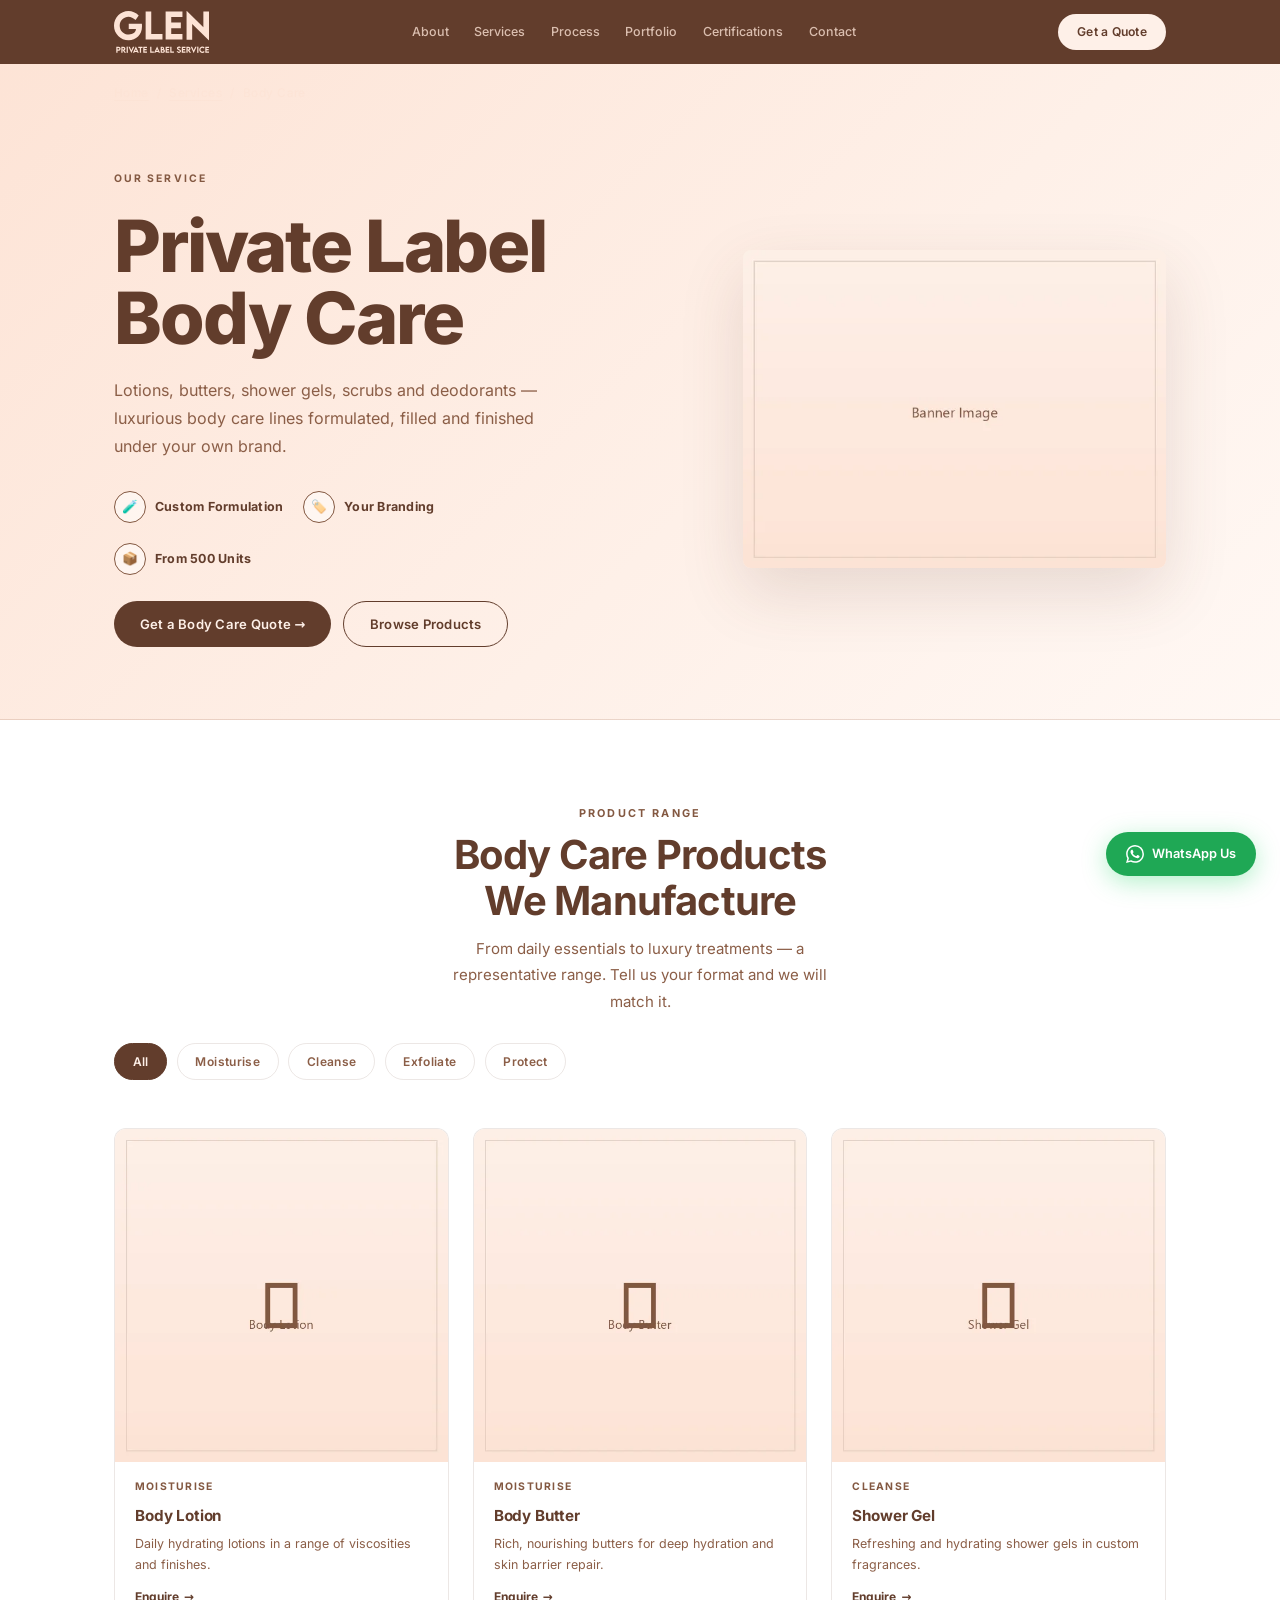
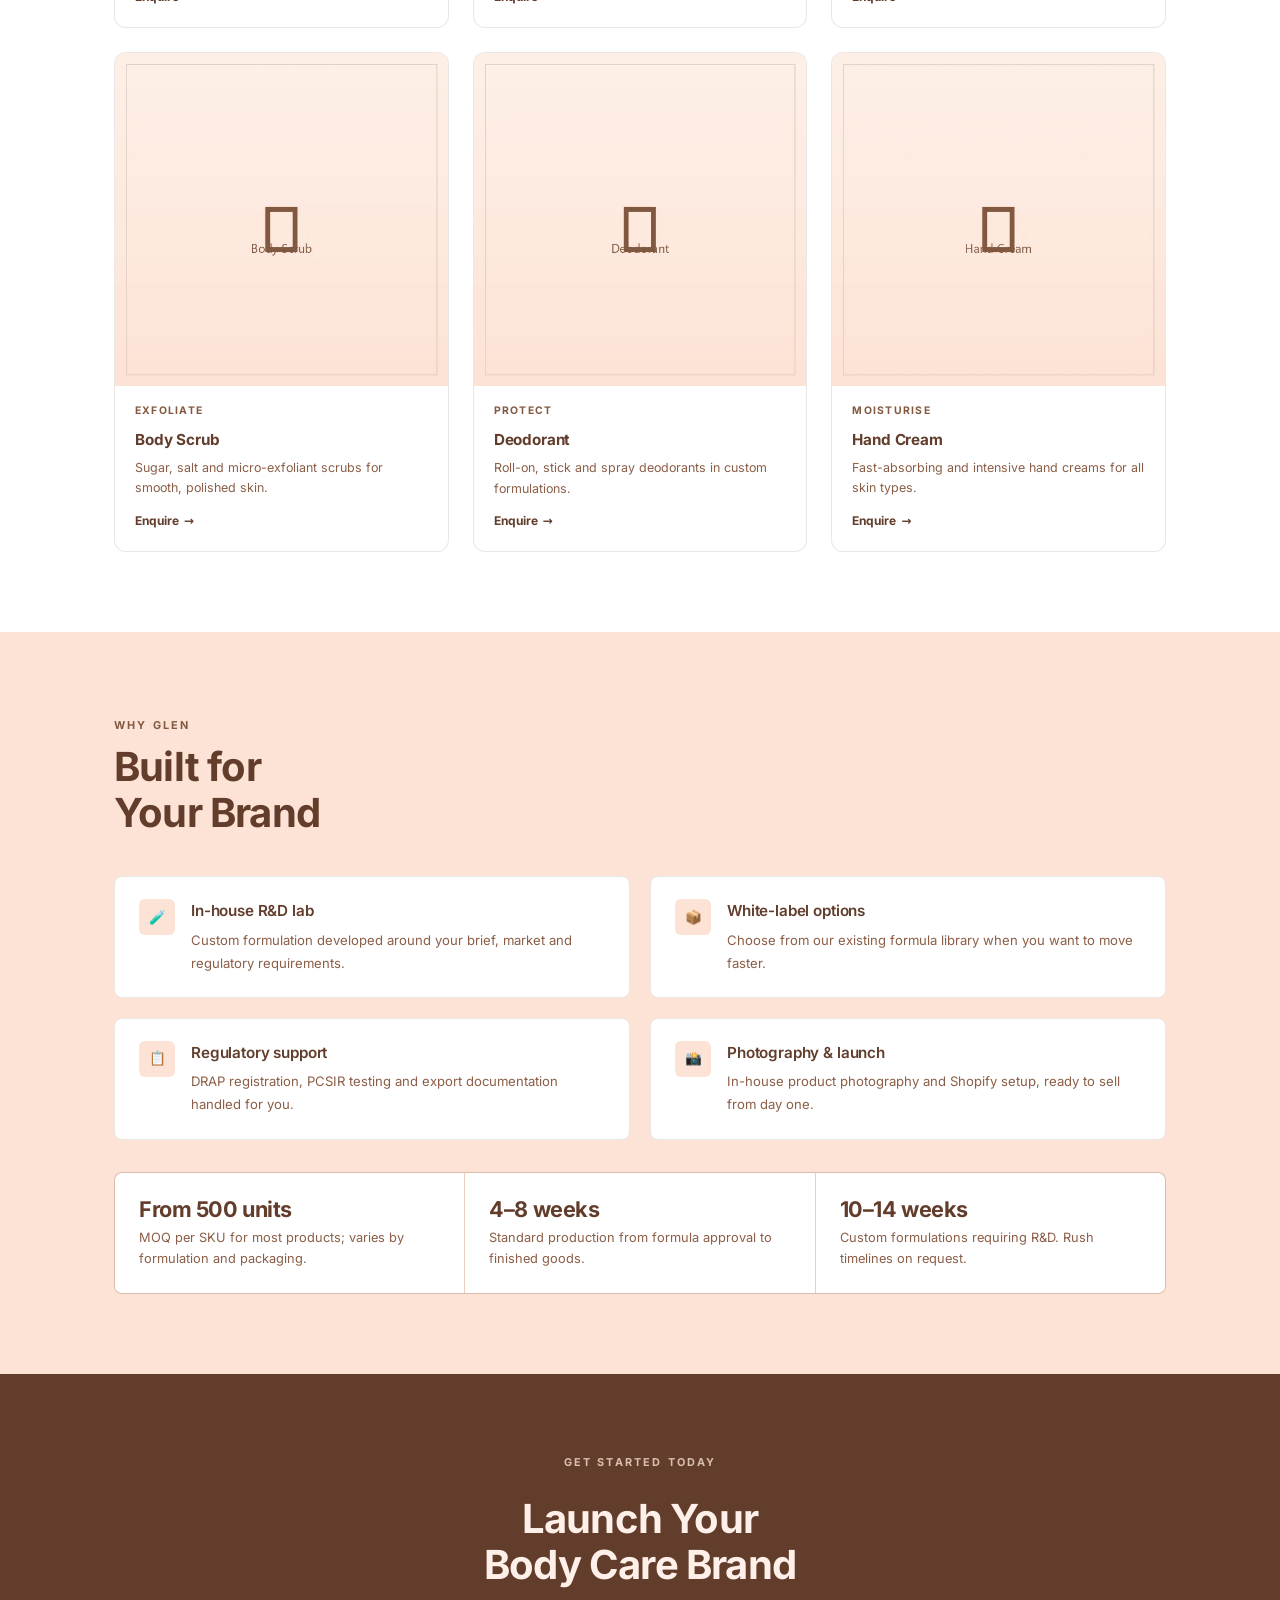
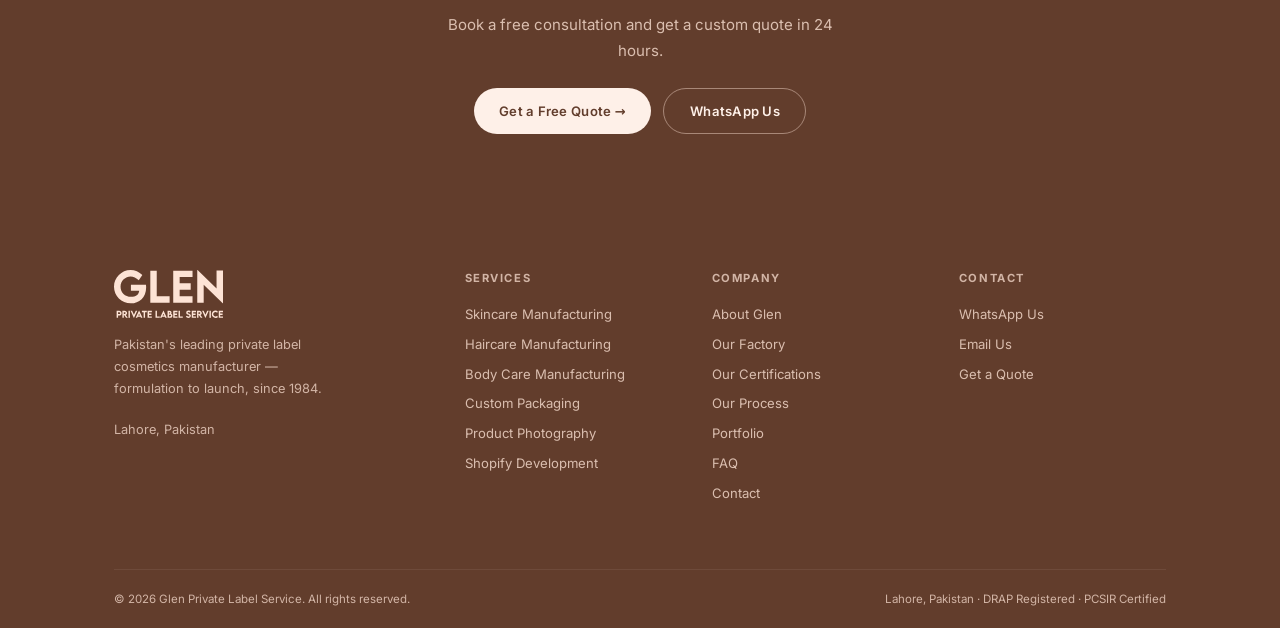
==== body-care/index.html @ 05b9086d "first commit" ====
<!DOCTYPE html>
<html lang="en">
<head>
<meta charset="UTF-8">
<meta name="viewport" content="width=device-width, initial-scale=1.0, viewport-fit=cover">
<title>Private Label Body Care Products | Glen Private Label Service</title>
<meta name="description" content="Private label body care manufacturing in Lahore: lotions, butters, shower gels, scrubs, deodorants and more — custom formulated or white label, from 500 units.">
<meta name="theme-color" content="#623D2C">
<link rel="canonical" href="https://glenprivatelabel.com/body-care/">
<meta property="og:type" content="website">
<meta property="og:site_name" content="Glen Private Label Service">
<meta property="og:title" content="Private Label Body Care Products | Glen Private Label Service">
<meta property="og:description" content="Lotions, butters, shower gels, scrubs and more — private label body care from Glen in Lahore.">
<meta property="og:url" content="https://glenprivatelabel.com/body-care/">
<meta property="og:image" content="https://glenprivatelabel.com/assets/img/og-image.jpg">
<meta property="og:image:width" content="1200">
<meta property="og:image:height" content="630">
<meta name="twitter:card" content="summary_large_image">
<link rel="icon" href="../favicon.ico" sizes="48x48">
<link rel="icon" type="image/png" sizes="32x32" href="../assets/img/favicon-32.png">
<link rel="apple-touch-icon" href="../assets/img/apple-touch-icon.png">
<link rel="preload" href="../assets/fonts/inter-latin-var.woff2" as="font" type="font/woff2" crossorigin>
<link rel="stylesheet" href="../assets/css/style.css">
<script>document.documentElement.classList.add('js')</script>
</head>
<body id="top">
<a class="skip" href="#main">Skip to content</a>

<header>
<nav id="nav" aria-label="Main">
  <div class="nav-in">
    <a href="../" class="logo" aria-label="Glen Private Label Service, home">
      <img src="../assets/img/logo-light.svg" alt="Glen Private Label Service" width="95" height="42">
    </a>
    <div class="nav-links">
      <a href="../#about">About</a>
      <a href="../#services">Services</a>
      <a href="../#process">Process</a>
      <a href="../#portfolio">Portfolio</a>
      <a href="../certifications/">Certifications</a>
      <a href="../#contact">Contact</a>
    </div>
    <a href="../#contact" class="btn btn-light btn-sm nav-cta">Get a Quote</a>
    <button class="ham" id="ham" type="button" aria-label="Open menu" aria-expanded="false" aria-controls="mmenu">
      <span></span><span></span><span></span>
    </button>
  </div>
</nav>
<div id="mmenu">
  <a href="../#about">About</a>
  <a href="../#services">Services</a>
  <a href="../#process">Process</a>
  <a href="../#portfolio">Portfolio</a>
  <a href="../certifications/">Certifications</a>
  <a href="../#faq">FAQ</a>
  <a href="../#contact">Contact</a>
  <a href="../#contact" class="btn btn-light">Get a Quote</a>
</div>
</header>

<main id="main">

<section class="cat-banner" aria-labelledby="page-h">
  <div class="wrap">
    <nav class="crumbs" aria-label="Breadcrumb" style="padding-top:1.25rem"><a href="../">Home</a><span aria-hidden="true"> / </span><a href="../#services">Services</a><span aria-hidden="true"> / </span><span aria-current="page">Body Care</span></nav>
    <div class="cb-in">
      <div class="cb-copy">
        <span class="label">Our Service</span>
        <h1 id="page-h" class="cb-h">Private Label<br>Body Care</h1>
        <p class="cb-p">Lotions, butters, shower gels, scrubs and deodorants — luxurious body care lines formulated, filled and finished under your own brand.</p>
        <div class="cb-points">
          <div class="cb-point"><span class="cb-ico" aria-hidden="true">🧪</span>Custom Formulation</div>
          <div class="cb-point"><span class="cb-ico" aria-hidden="true">🏷️</span>Your Branding</div>
          <div class="cb-point"><span class="cb-ico" aria-hidden="true">📦</span>From 500 Units</div>
        </div>
        <div class="hero-btns" style="margin-top:.25rem">
          <a href="../?category=Body+Care#contact" class="btn btn-dark">Get a Body Care Quote →</a>
          <a href="#products" class="btn btn-ghost">Browse Products</a>
        </div>
      </div>
      <div class="cb-img"><img src="../assets/img/prod-banner-bodycare.webp" alt="Body care products banner placeholder" width="600" height="450" fetchpriority="high"></div>
    </div>
  </div>
</section>

<section class="section s-white" id="products" aria-labelledby="prod-h">
  <div class="wrap">
    <div class="sec-head center rev">
      <span class="label">Product Range</span>
      <h2 id="prod-h" class="mt-s">Body Care Products<br>We Manufacture</h2>
      <p class="mt-m" style="max-width:46ch;margin-inline:auto">From daily essentials to luxury treatments — a representative range. Tell us your format and we will match it.</p>
    </div>

    <div class="chip-bar rev" role="group" aria-label="Filter body care products">
      <button type="button" class="chip on" data-f="all" aria-pressed="true">All</button>
      <button type="button" class="chip" data-f="moisturise" aria-pressed="false">Moisturise</button>
      <button type="button" class="chip" data-f="cleanse" aria-pressed="false">Cleanse</button>
      <button type="button" class="chip" data-f="exfoliate" aria-pressed="false">Exfoliate</button>
      <button type="button" class="chip" data-f="protect" aria-pressed="false">Protect</button>
    </div>

    <div class="prod-grid">
      <article class="prod rev" data-cat="moisturise">
        <div class="prod-img"><img src="../assets/img/prod-body-lotion.webp" alt="Body lotion product placeholder" width="600" height="600" loading="lazy" decoding="async"></div>
        <div class="prod-body">
          <div class="prod-spec">Moisturise</div>
          <h3>Body Lotion</h3>
          <p>Daily hydrating lotions in a range of viscosities and finishes.</p>
          <a class="prod-link" href="../?category=Body+Care#contact">Enquire</a>
        </div>
      </article>
      <article class="prod rev" data-cat="moisturise">
        <div class="prod-img"><img src="../assets/img/prod-body-butter.webp" alt="Body butter product placeholder" width="600" height="600" loading="lazy" decoding="async"></div>
        <div class="prod-body">
          <div class="prod-spec">Moisturise</div>
          <h3>Body Butter</h3>
          <p>Rich, nourishing butters for deep hydration and skin barrier repair.</p>
          <a class="prod-link" href="../?category=Body+Care#contact">Enquire</a>
        </div>
      </article>
      <article class="prod rev" data-cat="cleanse">
        <div class="prod-img"><img src="../assets/img/prod-shower-gel.webp" alt="Shower gel product placeholder" width="600" height="600" loading="lazy" decoding="async"></div>
        <div class="prod-body">
          <div class="prod-spec">Cleanse</div>
          <h3>Shower Gel</h3>
          <p>Refreshing and hydrating shower gels in custom fragrances.</p>
          <a class="prod-link" href="../?category=Body+Care#contact">Enquire</a>
        </div>
      </article>
      <article class="prod rev" data-cat="exfoliate">
        <div class="prod-img"><img src="../assets/img/prod-body-scrub.webp" alt="Body scrub product placeholder" width="600" height="600" loading="lazy" decoding="async"></div>
        <div class="prod-body">
          <div class="prod-spec">Exfoliate</div>
          <h3>Body Scrub</h3>
          <p>Sugar, salt and micro-exfoliant scrubs for smooth, polished skin.</p>
          <a class="prod-link" href="../?category=Body+Care#contact">Enquire</a>
        </div>
      </article>
      <article class="prod rev" data-cat="protect">
        <div class="prod-img"><img src="../assets/img/prod-deodorant.webp" alt="Deodorant product placeholder" width="600" height="600" loading="lazy" decoding="async"></div>
        <div class="prod-body">
          <div class="prod-spec">Protect</div>
          <h3>Deodorant</h3>
          <p>Roll-on, stick and spray deodorants in custom formulations.</p>
          <a class="prod-link" href="../?category=Body+Care#contact">Enquire</a>
        </div>
      </article>
      <article class="prod rev" data-cat="moisturise">
        <div class="prod-img"><img src="../assets/img/prod-hand-cream.webp" alt="Hand cream product placeholder" width="600" height="600" loading="lazy" decoding="async"></div>
        <div class="prod-body">
          <div class="prod-spec">Moisturise</div>
          <h3>Hand Cream</h3>
          <p>Fast-absorbing and intensive hand creams for all skin types.</p>
          <a class="prod-link" href="../?category=Body+Care#contact">Enquire</a>
        </div>
      </article>
    </div>
  </div>
</section>

<section class="section s-peach" aria-labelledby="bc-why-h">
  <div class="wrap">
    <div class="sec-head rev">
      <span class="label">Why Glen</span>
      <h2 id="bc-why-h" style="margin-top:.5rem">Built for<br>Your Brand</h2>
    </div>
    <div class="feat-grid">
      <div class="feat rev"><div class="exp-icon" aria-hidden="true">🧪</div><div><h3>In-house R&amp;D lab</h3><p>Custom formulation developed around your brief, market and regulatory requirements.</p></div></div>
      <div class="feat rev"><div class="exp-icon" aria-hidden="true">📦</div><div><h3>White-label options</h3><p>Choose from our existing formula library when you want to move faster.</p></div></div>
      <div class="feat rev"><div class="exp-icon" aria-hidden="true">📋</div><div><h3>Regulatory support</h3><p>DRAP registration, PCSIR testing and export documentation handled for you.</p></div></div>
      <div class="feat rev"><div class="exp-icon" aria-hidden="true">📸</div><div><h3>Photography &amp; launch</h3><p>In-house product photography and Shopify setup, ready to sell from day one.</p></div></div>
    </div>
    <div class="facts rev">
      <div class="fact"><b>From 500 units</b><span>MOQ per SKU for most products; varies by formulation and packaging.</span></div>
      <div class="fact"><b>4–8 weeks</b><span>Standard production from formula approval to finished goods.</span></div>
      <div class="fact"><b>10–14 weeks</b><span>Custom formulations requiring R&amp;D. Rush timelines on request.</span></div>
    </div>
  </div>
</section>

<section class="section s-brown" aria-labelledby="cta-h">
  <div class="wrap">
    <div class="cta-in rev">
      <span class="label">Get Started Today</span>
      <h2 id="cta-h">Launch Your<br>Body Care Brand</h2>
      <p>Book a free consultation and get a custom quote in 24 hours.</p>
      <div class="cta-btns">
        <a href="../?category=Body+Care#contact" class="btn btn-light">Get a Free Quote →</a>
        <a href="https://wa.me/923001234567" class="btn btn-light-ghost" target="_blank" rel="noopener">WhatsApp Us</a>
      </div>
    </div>
  </div>
</section>

</main>

<footer>
  <div class="wrap">
    <div class="foot-top">
      <div class="foot-brand">
        <a href="../" class="foot-logo" aria-label="Glen Private Label Service, home"><img src="../assets/img/logo-light.svg" alt="Glen Private Label Service" width="109" height="48" loading="lazy"></a>
        <p class="foot-desc">Pakistan's leading private label cosmetics manufacturer — formulation to launch, since 1984.</p>
        <p class="foot-desc" style="margin-top:.25rem">Lahore, Pakistan</p>
      </div>
      <nav class="foot-col" aria-label="Services">
        <h2>Services</h2>
        <a href="../skincare/">Skincare Manufacturing</a>
        <a href="../haircare/">Haircare Manufacturing</a>
        <a href="body-care/">Body Care Manufacturing</a>
        <a href="../packaging/">Custom Packaging</a>
        <a href="../#svc-photography">Product Photography</a>
        <a href="../#svc-shopify">Shopify Development</a>
      </nav>
      <nav class="foot-col" aria-label="Company">
        <h2>Company</h2>
        <a href="../#about">About Glen</a>
        <a href="../factory/">Our Factory</a>
        <a href="../certifications/">Our Certifications</a>
        <a href="../#process">Our Process</a>
        <a href="../#portfolio">Portfolio</a>
        <a href="../#faq">FAQ</a>
        <a href="../#contact">Contact</a>
      </nav>
      <div class="foot-col">
        <h2>Contact</h2>
        <a href="https://wa.me/923001234567" target="_blank" rel="noopener">WhatsApp Us</a>
        <a href="mailto:info@glenprivatelabel.com">Email Us</a>
        <a href="../#contact">Get a Quote</a>
      </div>
    </div>
    <div class="foot-bottom">
      <span>© <span id="yr">2026</span> Glen Private Label Service. All rights reserved.</span>
      <span>Lahore, Pakistan · DRAP Registered · PCSIR Certified</span>
    </div>
  </div>
</footer>

<a id="wa" href="https://wa.me/923001234567" target="_blank" rel="noopener" aria-label="Chat with us on WhatsApp">
  <svg viewBox="0 0 24 24" aria-hidden="true"><path d="M17.472 14.382c-.297-.149-1.758-.867-2.03-.967-.273-.099-.471-.148-.67.15-.197.297-.767.966-.94 1.164-.173.199-.347.223-.644.075-.297-.15-1.255-.463-2.39-1.475-.883-.788-1.48-1.761-1.653-2.059-.173-.297-.018-.458.13-.606.134-.133.298-.347.446-.52.149-.174.198-.298.298-.497.099-.198.05-.371-.025-.52-.075-.149-.669-1.612-.916-2.207-.242-.579-.487-.5-.669-.51-.173-.008-.371-.01-.57-.01-.198 0-.52.074-.792.372-.272.297-1.04 1.016-1.04 2.479 0 1.462 1.065 2.875 1.213 3.074.149.198 2.096 3.2 5.077 4.487.709.306 1.262.489 1.694.625.712.227 1.36.195 1.871.118.571-.085 1.758-.719 2.006-1.413.248-.694.248-1.289.173-1.413-.074-.124-.272-.198-.57-.347m-5.421 7.403h-.004a9.87 9.87 0 01-5.031-1.378l-.361-.214-3.741.982.998-3.648-.235-.374a9.86 9.86 0 01-1.51-5.26c.001-5.45 4.436-9.884 9.888-9.884 2.64 0 5.122 1.03 6.988 2.898a9.825 9.825 0 012.893 6.994c-.003 5.45-4.437 9.884-9.885 9.884m8.413-18.297A11.815 11.815 0 0012.05 0C5.495 0 .16 5.335.157 11.892c0 2.096.547 4.142 1.588 5.945L.057 24l6.305-1.654a11.882 11.882 0 005.683 1.448h.005c6.554 0 11.89-5.335 11.893-11.893a11.821 11.821 0 00-3.48-8.413z"/></svg>
  <span>WhatsApp Us</span>
</a>
<div id="mob-bar">
  <a href="../?category=Body+Care#contact">Get Your Free Quote →</a>
</div>

<script src="../assets/js/main.js" defer></script>
</body>
</html>
---- assets/css/style.css ----
/* ═══════════════════════════════════════════════════════════
   Glen Private Label Service — production stylesheet
   Ported from glen-final.html. Changes from the mockup are marked [FIX].
   ═══════════════════════════════════════════════════════════ */

/* ─── FONT (self-hosted Inter variable, latin subset, SIL OFL) ─ */
@font-face{
  font-family:'Inter';
  font-style:normal;
  font-weight:100 900;
  font-display:swap;
  src:url('../fonts/inter-latin-var.woff2') format('woff2');
}

/* ─── TOKENS ─────────────────────────────── */
:root {
  --bg:    #FDE3D5;
  --bg2:   #FEF0E8;
  --brown: #623D2C;
  --brown2:#8B5E47;
  /* [FIX] was #A67E6B — only 2.9:1 on peach. Darkened to pass WCAG AA (4.5:1) for small text. */
  --brown3:#835841;
  --accent:#EBB99A;
  --line:  rgba(98,61,44,.12);
  --white: #FFFFFF;
  /* [FIX] muted text on brown backgrounds, raised from .35–.65 alpha to pass AA */
  --on-brown:       rgba(253,227,213,.78);
  --on-brown-dim:   rgba(253,227,213,.72);
  --font:  'Inter', system-ui, -apple-system, 'Segoe UI', Roboto, sans-serif;
  --nav:   64px;
  --r:     8px;
  color-scheme: light;
}

/* ─── RESET ───────────────────────────────── */
*,*::before,*::after{box-sizing:border-box;margin:0;padding:0}
/* [FIX] anchor links no longer hide headings under the fixed nav */
html{scroll-behavior:smooth;scroll-padding-top:calc(var(--nav) + 8px);-webkit-text-size-adjust:100%}
body{font-family:var(--font);background:var(--bg2);color:var(--brown);font-size:15px;line-height:1.6;-webkit-font-smoothing:antialiased}
body.menu-open{overflow:hidden}
a{color:inherit;text-decoration:none}
ul,ol{list-style:none}
button{cursor:pointer;border:none;background:none;font:inherit;color:inherit}
img{max-width:100%;display:block}
[hidden]{display:none !important}

/* [FIX] visible keyboard focus (mockup had none) */
:focus-visible{outline:2px solid var(--brown2);outline-offset:3px;border-radius:4px}
#nav :focus-visible,#mmenu :focus-visible,.s-brown :focus-visible,footer :focus-visible,#hero :focus-visible,#mob-bar :focus-visible{outline-color:var(--accent)}
.skip{position:absolute;left:-9999px;top:8px;z-index:1000;background:var(--white);color:var(--brown);padding:.6rem 1rem;border-radius:var(--r);font-weight:600;font-size:.85rem}
.skip:focus{left:8px}

/* ─── LAYOUT ──────────────────────────────── */
.wrap{max-width:1100px;margin:0 auto;padding-inline:24px}
.section{padding-block:80px}
.s-white{background:var(--white)}
.s-peach{background:var(--bg)}
.s-brown{background:var(--brown);color:var(--bg2)}

/* ─── TYPE ────────────────────────────────── */
.label{font-size:.68rem;font-weight:700;letter-spacing:.2em;text-transform:uppercase;color:var(--brown3)}
.s-brown .label{color:var(--on-brown)}
h1{font-size:clamp(2.2rem,5vw,3.6rem);font-weight:700;line-height:1.1;letter-spacing:-.02em;text-wrap:balance}
h2{font-size:clamp(1.7rem,3.5vw,2.5rem);font-weight:700;line-height:1.15;letter-spacing:-.02em;text-wrap:balance}
h3{font-size:1.05rem;font-weight:600;letter-spacing:-.01em}
p{color:var(--brown2);line-height:1.75}
.s-brown p{color:var(--on-brown)}
.s-brown h2{color:var(--bg2)}
.mt-s{margin-top:.5rem}.mt-m{margin-top:.75rem}

/* ─── BUTTONS ─────────────────────────────── */
.btn{display:inline-flex;align-items:center;gap:.4rem;padding:.72rem 1.6rem;border-radius:50px;font-size:.82rem;font-weight:600;letter-spacing:.02em;transition:.2s}
.btn-dark{background:var(--brown);color:var(--bg2)}
.btn-dark:hover{background:#3D2519}
.btn-ghost{background:transparent;border:1.5px solid var(--brown);color:var(--brown)}
.btn-ghost:hover{background:var(--brown);color:var(--bg2)}
.btn-light{background:var(--bg2);color:var(--brown)}
.btn-light:hover{background:var(--white)}
.btn-light-ghost{background:transparent;border:1.5px solid rgba(253,227,213,.45);color:var(--bg2)}
.btn-light-ghost:hover{background:rgba(253,227,213,.1)}
.btn-sm{padding:.52rem 1.2rem;font-size:.76rem}
.btn[disabled]{opacity:.6;cursor:progress}
.self-start{align-self:flex-start}

/* ─── NAV ─────────────────────────────────── */
#nav{position:fixed;top:0;inset-inline:0;height:var(--nav);z-index:900;display:flex;align-items:center;background:var(--brown);transition:box-shadow .3s}
#nav.shadow{box-shadow:0 4px 32px rgba(62,37,25,.3)}
.nav-in{display:flex;align-items:center;justify-content:space-between;width:100%;max-width:1100px;margin:0 auto;padding-inline:24px}
.logo{display:flex;align-items:center}
.logo img{height:42px;width:auto}
.nav-links{display:flex;align-items:center;gap:1.6rem}
.nav-links a{font-size:.78rem;font-weight:500;color:var(--on-brown);transition:color .2s}
.nav-links a:hover{color:var(--bg2)}
.ham{display:none;flex-direction:column;gap:5px;padding:8px;margin-right:-8px}
.ham span{display:block;width:22px;height:2px;background:var(--bg2);border-radius:2px;transition:transform .25s,opacity .2s}
/* [FIX] hamburger → X is now pure CSS; the mockup wrote an invalid value into `transform`, so the middle bar never hid */
.ham.open span:nth-child(1){transform:translateY(7px) rotate(45deg)}
.ham.open span:nth-child(2){opacity:0}
.ham.open span:nth-child(3){transform:translateY(-7px) rotate(-45deg)}
#mmenu{display:none;position:fixed;inset:0;top:var(--nav);background:var(--brown);z-index:899;flex-direction:column;padding:2rem 24px;gap:1.5rem;overflow-y:auto}
#mmenu.open{display:flex}
#mmenu a{font-size:1.05rem;font-weight:500;color:var(--bg2);padding-bottom:1rem;border-bottom:1px solid rgba(253,227,213,.1)}
/* [FIX] the "Get a Quote" button in the phone menu had peach text on a peach pill (the generic `#mmenu a` colour won on specificity) */
#mmenu a.btn{border-bottom:none;padding-bottom:.72rem;text-align:center;justify-content:center}
#mmenu a.btn-light{color:var(--brown)}
@media(max-width:800px){.nav-links,.nav-cta{display:none}.ham{display:flex}}

/* ─── TICKER ──────────────────────────────── */
/* [FIX] seamless loop: two identical tracks, each padded by one gap, both translate by -100% with no delay.
   The mockup offset the 2nd track by -14s and had no end gap, so it jumped. */
.ticker{margin-top:var(--nav);background:var(--bg);border-bottom:1px solid var(--line);overflow:hidden;height:38px;display:flex;align-items:center}
.tick-wrap{display:flex;width:max-content}
.tick-track{display:flex;flex-shrink:0;gap:2.5rem;padding-right:2.5rem;animation:tick 40s linear infinite;white-space:nowrap}
.tick-item{font-size:.7rem;font-weight:600;letter-spacing:.14em;text-transform:uppercase;color:var(--brown2)}
.tick-item::before{content:'·';margin-right:2.5rem;color:var(--brown3)}
@keyframes tick{from{transform:translateX(0)}to{transform:translateX(-100%)}}

/* ─── HERO ────────────────────────────────── */
/* [FIX] the mockup added nav+38px of top padding on top of the ticker's own offset, leaving a ~100px gap */
#hero{padding-top:0;background:var(--brown);padding-bottom:0}
.hero-in{display:grid;grid-template-columns:1fr 1fr;min-height:540px}
.hero-copy{padding:72px 0 64px;display:flex;flex-direction:column;justify-content:center;gap:1.5rem}
.hero-copy .label{color:var(--accent)}
.hero-copy h1{color:var(--bg2)}
.hero-copy h1 em{font-style:normal;color:var(--accent)}
.hero-copy p{color:var(--on-brown);max-width:40ch;font-size:.95rem}
.hero-btns{display:flex;gap:.75rem;flex-wrap:wrap}
.hero-vis{display:grid;grid-template-columns:1fr 1fr;grid-template-rows:1fr 1fr;gap:3px;align-self:stretch}
.hv{display:block;overflow:hidden;position:relative;color:inherit}
/* photo tiles: cover-fit crops the photo to the fixed tile shape — never stretches it */
.hv img{width:100%;height:100%;object-fit:cover;display:block}
.hv::after{content:'';position:absolute;inset:0;background:rgba(255,255,255,0);transition:background .25s}
.hv:hover::after{background:rgba(255,255,255,.14)}
.hv:focus-visible{outline:3px solid var(--accent);outline-offset:-3px}
.hv-fill{position:absolute;inset:0;z-index:1;display:flex;align-items:center;justify-content:center;padding:12px}
/* Photo tiles (6 Nov): the chip is always visible at rest so labels stay readable on photos;
   hover/focus lifts it and reveals the arrow. The whole tile remains the link. */
.hv-chip{display:inline-flex;align-items:center;padding:.5rem 1rem;border:1px solid rgba(253,227,213,.3);border-radius:50px;background:var(--brown);color:var(--bg2);font-size:.62rem;font-weight:700;letter-spacing:.14em;text-transform:uppercase;white-space:nowrap;box-shadow:0 4px 16px rgba(62,37,25,.25);transition:transform .25s,background .25s,border-color .25s,box-shadow .25s}
.hv-chip>span{display:inline-block;max-width:0;opacity:0;overflow:hidden;margin-left:0;transition:max-width .25s,opacity .25s,margin .25s}
.hv:hover .hv-chip,.hv:focus-visible .hv-chip{background:#3D2519;transform:translateY(-2px)}
.hv:hover .hv-chip>span,.hv:focus-visible .hv-chip>span{max-width:1.4em;opacity:1;margin-left:.4rem}
.hv-main{grid-column:1;grid-row:1/3}
.hv-a{grid-column:2;grid-row:1}
.hv-b{grid-column:2;grid-row:2}
.hero-bar{display:grid;grid-template-columns:repeat(4,1fr);border-top:1px solid rgba(253,227,213,.1)}
.hbar-cell{padding:18px 20px;text-align:center;border-right:1px solid rgba(253,227,213,.1)}
.hbar-cell:last-child{border-right:none}
.hbar-n{font-size:1.6rem;font-weight:700;color:var(--bg2);letter-spacing:-.02em;line-height:1}
.hbar-l{font-size:.65rem;letter-spacing:.12em;text-transform:uppercase;color:var(--on-brown-dim);margin-top:.2rem}
@media(max-width:800px){
  .hero-in{grid-template-columns:1fr;min-height:0}
  .hero-copy{padding:48px 0 32px}
  .hero-vis{height:260px}
  .hero-bar{grid-template-columns:repeat(2,1fr)}
  .hbar-cell:nth-child(2){border-right:none}
  .hbar-cell:nth-child(3){border-right:1px solid rgba(253,227,213,.1)}
  .hbar-cell:nth-child(n+3){border-top:1px solid rgba(253,227,213,.1)}
}

/* ─── ABOUT ───────────────────────────────── */
.about-in{display:grid;grid-template-columns:1fr 1fr;gap:80px;align-items:center}
.about-vis{display:grid;grid-template-columns:1fr 1fr;grid-template-rows:240px 160px;gap:6px}
.av-wide{grid-column:1/3}
.av{overflow:hidden;border-radius:var(--r)}
.av img{width:100%;height:100%;object-fit:cover}
.about-copy{display:flex;flex-direction:column;gap:1.25rem}
.tag-row{display:flex;flex-wrap:wrap;gap:.5rem;margin-top:.5rem}
.tag{padding:.3rem .9rem;background:var(--bg);border-radius:50px;font-size:.72rem;font-weight:600;color:var(--brown);letter-spacing:.02em}
/* Certification badges (client-supplied, 31 Oct). White chips so the badge artwork reads on the peach section. */
.cert-row{display:flex;flex-wrap:wrap;gap:.6rem;align-items:stretch}
.cert-badge{display:flex;align-items:center;justify-content:center;background:var(--white);border:1px solid var(--line);border-radius:var(--r);padding:.45rem .65rem}
.cert-badge img{max-height:44px;width:auto;max-width:110px;object-fit:contain}
/* About collage shows the badges themselves (client request, 31 Oct): the mockup's placeholder
   boxes become white tiles with the badges centred. DRAP in the wide box, two per lower box. */
.about-vis .av{background:var(--white);border:1px solid var(--line);display:flex;align-items:center;justify-content:center}
.about-vis .av img{width:auto;height:auto;max-width:100%;max-height:100%;object-fit:contain}
.av-wide{padding:16px 24px}
/* DRAP emblem fills the wide box (client request, 1 Nov): scale up to the box height */
.about-vis .av-wide img{height:100%;width:auto;max-width:100%}
.av-pair{gap:10px;padding:12px}
/* badges must shrink to fit inside their tile instead of overflowing it (fixed 2 Nov) */
.about-vis .av-pair img{flex:1 1 0;min-width:0;max-height:100%;object-fit:contain}
@media(max-width:800px){.about-in{grid-template-columns:1fr;gap:2rem}.about-vis{grid-template-rows:180px 130px}}

/* ─── SERVICES ────────────────────────────── */
.sec-head{max-width:52ch}
.sec-head.center{text-align:center;margin-inline:auto}
.grid-3{display:grid;grid-template-columns:repeat(3,1fr);gap:20px;margin-top:2.5rem}
.card{background:var(--white);border-radius:var(--r);overflow:hidden;border:1px solid var(--line);transition:.25s;display:flex;flex-direction:column}
.card:hover{transform:translateY(-4px);box-shadow:0 16px 40px rgba(98,61,44,.1)}
.card-img{aspect-ratio:3/2;overflow:hidden;position:relative;background:var(--bg)}
.card-img img{width:100%;height:100%;object-fit:cover;transition:transform .5s ease}
.card:hover .card-img img{transform:scale(1.04)}
.card-body{padding:1.2rem 1.4rem 1.5rem;display:flex;flex-direction:column;flex:1}
.card-body h3{margin-bottom:.35rem}
.card-body p{font-size:.82rem}
/* [FIX] card links are real links now (they were plain <span>s). They jump to the contact form with the category pre-selected. */
.card-link{display:inline-flex;align-items:center;gap:.25rem;font-size:.75rem;font-weight:600;color:var(--brown);margin-top:auto;padding-top:.75rem;letter-spacing:.02em}
.card-link::after{content:'→';transition:.2s}
.card:hover .card-link::after,.card-link:hover::after{transform:translateX(3px)}
@media(max-width:800px){.grid-3{grid-template-columns:1fr}}
@media(min-width:561px) and (max-width:800px){.grid-3{grid-template-columns:1fr 1fr}}

/* ─── HOW IT WORKS ────────────────────────── */
.steps{display:grid;grid-template-columns:repeat(4,1fr);gap:1px;background:var(--line);border:1px solid var(--line);border-radius:var(--r);overflow:hidden;margin-top:2.5rem}
.step{background:var(--white);padding:2rem 1.5rem;position:relative}
.step-n{font-size:2.8rem;font-weight:700;color:var(--bg);line-height:1;margin-bottom:.75rem;letter-spacing:-.03em}
.step h3{font-size:.88rem;margin-bottom:.4rem}
.step p{font-size:.78rem}
.step-arrow{display:none;position:absolute;right:-12px;top:50%;transform:translateY(-50%);width:24px;height:24px;background:var(--brown);border-radius:50%;z-index:1;align-items:center;justify-content:center;color:var(--bg2);font-size:.7rem}
@media(min-width:801px){.step:not(:last-child) .step-arrow{display:flex}}
@media(max-width:800px){.steps{grid-template-columns:1fr 1fr}}
@media(max-width:480px){.steps{grid-template-columns:1fr}}

/* ─── WHY GLEN ────────────────────────────── */
.why-grid{display:grid;grid-template-columns:repeat(2,1fr);gap:1px;background:rgba(253,227,213,.25);border:1px solid rgba(253,227,213,.25);border-radius:var(--r);overflow:hidden;margin-top:2.5rem}
.why-item{background:var(--brown);padding:2rem;display:flex;flex-direction:column;gap:.5rem}
.why-num{font-size:2rem;font-weight:700;color:var(--accent);line-height:1}
.why-item h3{color:var(--bg2);font-size:.9rem}
.why-item p{font-size:.8rem}
@media(max-width:580px){.why-grid{grid-template-columns:1fr}}

/* ─── STATS ───────────────────────────────── */
.stats-strip{border-top:1px solid rgba(253,227,213,.08)}
.stats-row{display:grid;grid-template-columns:repeat(4,1fr);gap:1px;background:rgba(253,227,213,.15)}
.stat-cell{padding:2.5rem 1.5rem;text-align:center;background:var(--brown)}
.stat-n{font-size:2.6rem;font-weight:700;line-height:1;letter-spacing:-.03em;color:var(--bg2)}
.stat-l{font-size:.65rem;letter-spacing:.14em;text-transform:uppercase;color:var(--on-brown-dim);margin-top:.3rem}
@media(max-width:700px){.stats-row{grid-template-columns:repeat(2,1fr)}}

/* ─── PORTFOLIO ───────────────────────────── */
.port-head{display:flex;align-items:flex-end;justify-content:space-between;flex-wrap:wrap;gap:1rem;margin-bottom:1.5rem}
.filter-row{display:flex;gap:.5rem;flex-wrap:wrap}
.filt{padding:.42rem 1rem;border-radius:50px;font-size:.73rem;font-weight:600;border:1.5px solid var(--line);color:var(--brown2);transition:.2s;background:transparent;letter-spacing:.03em}
.filt.on,.filt:hover{background:var(--brown);color:var(--bg2);border-color:var(--brown)}
/* four real brands → a 2×2 grid reads better than 3 columns with an orphan */
.port-grid{display:grid;grid-template-columns:repeat(2,1fr);gap:16px}
.port-item{border-radius:var(--r);overflow:hidden;background:var(--white);border:1px solid var(--line)}
.port-img{aspect-ratio:4/3;overflow:hidden;position:relative;background:var(--bg)}
.port-img img{width:100%;height:100%;object-fit:cover}
.port-meta{padding:.9rem 1.1rem 1.1rem}
.port-cat{font-size:.63rem;font-weight:700;letter-spacing:.14em;text-transform:uppercase;color:var(--brown3)}
.port-meta h3{font-size:.95rem;font-weight:600;color:var(--brown);margin:.2rem 0}
.port-meta span{font-size:.75rem;color:var(--brown3)}
@media(max-width:560px){.port-grid{grid-template-columns:1fr}}

/* ─── FACILITY ────────────────────────────── */
.exp-in{display:grid;grid-template-columns:1fr 1fr;gap:72px;align-items:center}
.exp-vis{aspect-ratio:1/1;border-radius:var(--r);overflow:hidden;max-width:440px;background:var(--bg)}
.exp-vis img{width:100%;height:100%;object-fit:cover}
.exp-copy{display:flex;flex-direction:column;gap:1.5rem}
.exp-list{display:flex;flex-direction:column;gap:1rem;margin-top:.5rem}
.exp-row{display:flex;gap:1rem;align-items:flex-start}
.exp-icon{width:36px;height:36px;border-radius:6px;background:var(--bg);display:flex;align-items:center;justify-content:center;flex-shrink:0;font-size:.85rem}
.exp-text h3{font-size:.88rem;font-weight:600;margin-bottom:.2rem}
.exp-text p{font-size:.78rem}
@media(max-width:800px){.exp-in{grid-template-columns:1fr;gap:2rem}.exp-vis{max-width:none}}

/* ─── TESTIMONIALS ────────────────────────── */
.testi-wrap{overflow:hidden;margin-top:2.5rem;touch-action:pan-y}
.testi-track{display:flex;gap:20px;transition:transform .5s ease}
.testi-card{flex:0 0 calc(33.333% - 14px);background:var(--white);border:1px solid var(--line);border-radius:var(--r);padding:1.75rem 1.75rem 2rem}
.testi-card blockquote{font-size:.88rem;color:var(--brown2);line-height:1.7;font-style:italic}
.testi-who{display:flex;align-items:center;gap:.75rem;margin-top:1.25rem}
.testi-av{width:38px;height:38px;border-radius:50%;background:var(--bg);display:flex;align-items:center;justify-content:center;font-size:.75rem;font-weight:700;color:var(--brown);flex-shrink:0}
.testi-name{font-size:.82rem;font-weight:600;color:var(--brown)}
.testi-brand{font-size:.72rem;color:var(--brown3)}
.testi-dots{display:flex;justify-content:center;gap:.35rem;margin-top:1.5rem}
/* dots are real buttons with a larger hit area; the visible dot is the ::before */
.dot{width:24px;height:24px;display:flex;align-items:center;justify-content:center}
.dot::before{content:'';width:8px;height:8px;border-radius:50%;background:var(--bg);border:1.5px solid var(--brown3);transition:.2s}
.dot.on::before{background:var(--brown);border-color:var(--brown)}
@media(max-width:800px){.testi-card{flex:0 0 calc(80% - 10px)}}
@media(max-width:480px){.testi-card{flex:0 0 85%}}

/* ─── FAQ ─────────────────────────────────── */
.faq-in{display:grid;grid-template-columns:1fr 1fr;gap:72px;align-items:start}
.faq-list{display:flex;flex-direction:column;gap:.75rem;margin-top:2rem}
.faq-item{border:1px solid var(--line);border-radius:var(--r);overflow:hidden}
.faq-item h3{font-size:inherit;font-weight:inherit;letter-spacing:0}
.faq-q{width:100%;text-align:left;padding:1.1rem 1.25rem;display:flex;justify-content:space-between;align-items:center;gap:1rem;font-size:.88rem;font-weight:600;color:var(--brown);background:var(--white)}
.faq-q .arr{font-size:.75rem;transition:.3s;flex-shrink:0;color:var(--brown3)}
.faq-item.open .faq-q .arr{transform:rotate(180deg)}
.faq-a{display:none;padding:0 1.25rem 1.1rem;font-size:.82rem;color:var(--brown2);line-height:1.75;background:var(--white)}
.faq-item.open .faq-a{display:block}
.faq-cta{background:var(--bg);border-radius:var(--r);padding:2rem;margin-top:2rem;display:flex;flex-direction:column;gap:1rem}
@media(max-width:800px){.faq-in{grid-template-columns:1fr;gap:2.5rem}}

/* ─── CTA BANNER ──────────────────────────── */
.cta-in{text-align:center;max-width:600px;margin:0 auto;display:flex;flex-direction:column;align-items:center;gap:1.5rem}
.cta-in h2{color:var(--bg2)}
.cta-in p{max-width:48ch}
.cta-btns{display:flex;gap:.75rem;flex-wrap:wrap;justify-content:center}

/* ─── CONTACT ─────────────────────────────── */
.contact-in{display:grid;grid-template-columns:1fr 1fr;gap:80px;align-items:start}
.contact-info{display:flex;flex-direction:column;gap:1.5rem}
.contact-detail{display:flex;gap:.75rem;align-items:flex-start}
.contact-icon{width:36px;height:36px;border-radius:6px;background:var(--bg);display:flex;align-items:center;justify-content:center;flex-shrink:0;font-size:.9rem}
.contact-detail h3{font-size:.82rem;font-weight:600;margin-bottom:.15rem}
.contact-detail p{font-size:.78rem}
.contact-detail a{text-decoration:underline;text-underline-offset:2px}
#cform{display:flex;flex-direction:column;gap:1rem}
.form-grid{display:grid;grid-template-columns:1fr 1fr;gap:1rem}
.form-field{display:flex;flex-direction:column;gap:.4rem}
.form-field.full{grid-column:1/3}
.form-field label{font-size:.72rem;font-weight:600;letter-spacing:.04em;text-transform:uppercase;color:var(--brown3)}
.form-field input,.form-field select,.form-field textarea{padding:.72rem 1rem;border:1.5px solid rgba(98,61,44,.28);border-radius:var(--r);font:inherit;font-size:.88rem;color:var(--brown);background:var(--white);transition:.2s;width:100%}
.form-field input:focus,.form-field select:focus,.form-field textarea:focus{outline:none;border-color:var(--brown);box-shadow:0 0 0 3px rgba(98,61,44,.12)}
.form-field input:user-invalid,.form-field select:user-invalid{border-color:#B3402A}
.form-field textarea{resize:vertical;min-height:110px}
.req{color:#B3402A}
.hp{position:absolute;left:-9999px;width:1px;height:1px;overflow:hidden}
#form-ok{background:var(--bg);border-radius:var(--r);padding:1.5rem;text-align:center;font-weight:600;font-size:.88rem;margin-top:1rem}
#form-err{background:#FBE9E4;color:#7A2A1B;border:1px solid #E7B6A9;border-radius:var(--r);padding:.9rem 1.1rem;font-size:.82rem;font-weight:500}
#form-err a{text-decoration:underline}
@media(max-width:800px){.contact-in{grid-template-columns:1fr;gap:2.5rem}.form-grid{grid-template-columns:1fr}.form-field.full{grid-column:1}}

/* ─── FOOTER ──────────────────────────────── */
footer{background:var(--brown);color:var(--bg2)}
.foot-top{display:grid;grid-template-columns:1.5fr 1fr 1fr 1fr;gap:2.5rem;padding-block:56px}
.foot-brand{display:flex;flex-direction:column;gap:1rem}
.foot-logo img{height:48px;width:auto}
.foot-desc{font-size:.8rem;color:var(--on-brown-dim);line-height:1.7;max-width:28ch}
.foot-col h2{font-size:.7rem;font-weight:700;letter-spacing:.14em;text-transform:uppercase;color:var(--on-brown-dim);margin-bottom:1rem;line-height:1.6}
.foot-col a{display:block;font-size:.82rem;color:var(--on-brown);margin-bottom:.55rem;transition:color .2s}
.foot-col a:hover{color:var(--bg2)}
.foot-bottom{border-top:1px solid rgba(253,227,213,.08);padding-block:20px;display:flex;justify-content:space-between;align-items:center;font-size:.72rem;color:var(--on-brown-dim);flex-wrap:wrap;gap:.5rem}
@media(max-width:800px){.foot-top{grid-template-columns:1fr 1fr;gap:2rem}}
@media(max-width:480px){.foot-top{grid-template-columns:1fr}}

/* ─── FLOATING BUTTONS ────────────────────── */
#wa{position:fixed;bottom:24px;right:24px;z-index:800;display:flex;align-items:center;gap:.5rem;background:#1FA855;color:#fff;padding:.75rem 1.25rem;border-radius:50px;font-size:.8rem;font-weight:600;box-shadow:0 6px 24px rgba(37,211,102,.35);transition:.25s}
#wa:hover{transform:translateY(-2px);box-shadow:0 10px 32px rgba(37,211,102,.45)}
#wa svg{width:18px;height:18px;fill:#fff;flex-shrink:0}
#mob-bar{display:none;position:fixed;bottom:0;inset-inline:0;z-index:700;background:var(--brown);padding:.9rem 1.25rem;padding-bottom:calc(.9rem + env(safe-area-inset-bottom,0px));box-shadow:0 -4px 24px rgba(62,37,25,.25)}
#mob-bar a{display:block;text-align:center;background:var(--accent);color:var(--brown);font-size:.85rem;font-weight:700;padding:.75rem;border-radius:50px;letter-spacing:.03em}
@media(max-width:600px){
  #wa span{display:none}
  #wa{padding:.8rem;border-radius:50%;bottom:80px;right:16px}
  #mob-bar{display:block}
  /* keep the last footer line clear of the sticky quote bar */
  footer{padding-bottom:70px}
}

/* ─── REVEAL (only when JS is running, so content is never hidden without it) ── */
.js .rev{opacity:0;transform:translateY(18px);transition:opacity .5s ease,transform .5s ease}
.js .rev.in{opacity:1;transform:none}

/* [FIX] reduced-motion now covers the ticker, carousel and smooth scroll — the mockup only covered the fade-ins */
@media(prefers-reduced-motion:reduce){
  html{scroll-behavior:auto}
  .js .rev{opacity:1;transform:none;transition:none}
  .tick-track{animation:none}
  .tick-track[aria-hidden="true"]{display:none}
  .testi-track{transition:none}
  .card,.card-img img{transition:none}
  .hv-chip{transition:none}
}

/* ─── SUB-PAGES: /skincare-line/, /factory/, /packaging/ ───────────────
   Same tokens and components as the home page; only the page header,
   facts strip, gallery and 2-up card grid are new. */
.page-hero{background:var(--brown);padding-top:var(--nav)}
.crumbs{display:flex;flex-wrap:wrap;gap:.5rem;font-size:.74rem;letter-spacing:.04em;color:var(--on-brown);margin-bottom:.25rem}
.crumbs a{text-decoration:underline;text-underline-offset:3px}
.crumbs a:hover{color:var(--bg2)}
.page-hero :focus-visible{outline-color:var(--accent)}
.ph-in{display:grid;grid-template-columns:1.05fr .95fr;gap:56px;align-items:center;padding-block:48px 64px}
.ph-copy{display:flex;flex-direction:column;gap:1.25rem}
.ph-copy .label{color:var(--accent)}
.ph-copy h1{color:var(--bg2)}
.ph-copy h1 em{font-style:normal;color:var(--accent)}
.ph-copy p{color:var(--on-brown);max-width:48ch;font-size:.95rem}
.ph-img{border-radius:var(--r);overflow:hidden;background:#8b5e47;aspect-ratio:3/2}   /* 3:2 = the photos' own shape, so the "GLEN" signs are not cropped */
.ph-img.tall{aspect-ratio:4/5;max-height:560px;margin-inline:auto;width:100%}
.ph-img img{width:100%;height:100%;object-fit:cover}
@media(max-width:800px){.ph-in{grid-template-columns:1fr;gap:28px;padding-block:28px 40px}.ph-img.tall{max-height:420px}}

.chip-row{display:flex;flex-wrap:wrap;gap:.5rem;margin-top:1.25rem}
.facts{display:grid;grid-template-columns:repeat(3,1fr);gap:1px;background:var(--line);border:1px solid var(--line);border-radius:var(--r);overflow:hidden;margin-top:2rem}
.fact{background:var(--white);padding:1.5rem}
.fact b{display:block;font-size:1.35rem;font-weight:700;letter-spacing:-.02em;line-height:1.2;margin-bottom:.35rem}
.fact span{font-size:.8rem;color:var(--brown2);line-height:1.6;display:block}
@media(max-width:800px){.facts{grid-template-columns:1fr}}

.feat-grid{display:grid;grid-template-columns:repeat(2,1fr);gap:20px;margin-top:2.5rem}
.feat{background:var(--white);border:1px solid var(--line);border-radius:var(--r);padding:1.4rem 1.5rem;display:flex;gap:1rem;align-items:flex-start}
.feat h3{font-size:.95rem;margin-bottom:.3rem}
.feat p{font-size:.82rem}
@media(max-width:800px){.feat-grid{grid-template-columns:1fr}}

.gallery{display:grid;grid-template-columns:repeat(auto-fit,minmax(240px,1fr));gap:14px;margin-top:2rem}
.gallery figure{border-radius:var(--r);overflow:hidden;background:var(--white);border:1px solid var(--line)}
.gallery img{width:100%;height:auto;aspect-ratio:4/3;object-fit:cover}   /* height:auto so the HTML height attribute does not override the ratio */
.gallery figcaption{padding:.8rem 1rem 1rem;font-size:.78rem;color:var(--brown2);line-height:1.5}

.grid-2{display:grid;grid-template-columns:repeat(2,1fr);gap:20px;margin-top:2.5rem}
@media(max-width:700px){.grid-2{grid-template-columns:1fr}}

/* ─── CERTIFICATIONS PAGE ─────────────────── */
.cert-grid{display:flex;flex-wrap:wrap;justify-content:center;gap:20px;margin-top:2.5rem}
.cert-card{flex:0 0 calc(33.333% - 14px);background:var(--white);border:1px solid var(--line);border-radius:var(--r);padding:1.5rem;text-align:center;display:flex;flex-direction:column;align-items:center}
.cert-card-img{width:100%;height:130px;display:flex;align-items:center;justify-content:center;background:var(--bg2);border:1.5px dashed var(--line);border-radius:var(--r);padding:.75rem;margin-bottom:1.25rem}
.cert-card-img img{max-height:100px;max-width:72%;width:auto;height:auto;object-fit:contain}
.cert-card h3{font-size:1rem;margin-bottom:.4rem}
.cert-card p{font-size:.82rem;max-width:40ch}
.cert-tag{display:inline-block;margin-top:1rem;padding:.28rem .95rem;border:1px solid var(--brown3);border-radius:50px;font-size:.68rem;font-weight:600;letter-spacing:.04em;color:var(--brown2)}
@media(max-width:800px){.cert-card{flex:0 0 calc(50% - 10px)}}
@media(max-width:560px){.cert-card{flex:1 1 100%}}

/* ─── CATEGORY PAGES (product ranges) ────────────────────────────────
   Opened from the six service cards. Banner + filter chips + product grid.
   Card count per row: 3 desktop / 2 tablet / 2 phone.
   (1-up on a phone means endless scrolling; 3-up shrinks tap targets below 44px). */

/* BANNER: full-width peach gradient, big headline, product image on right */
.cat-banner{background:linear-gradient(135deg,#FDE3D5 0%,#FEF0E8 60%,#fff8f4 100%);border-bottom:1px solid var(--line);padding-top:var(--nav);position:relative;overflow:hidden}
.cb-in{display:grid;grid-template-columns:1.15fr .85fr;gap:56px;align-items:center;padding-block:64px 72px}
.cb-copy{display:flex;flex-direction:column;gap:1.4rem;max-width:52ch}
.cb-copy .label{color:var(--brown3);font-size:.65rem}
.cb-h{font-size:clamp(2.8rem,6vw,4.5rem);font-weight:800;line-height:1.0;letter-spacing:-.03em;color:var(--brown)}
.cb-h em{font-style:normal;color:var(--brown2)}
.cb-p{font-size:1rem;line-height:1.75;color:var(--brown2);max-width:44ch}
.cb-points{display:flex;flex-wrap:wrap;gap:1.25rem;margin-top:.5rem}
.cb-point{display:flex;align-items:center;gap:.55rem;font-size:.78rem;font-weight:700;color:var(--brown);letter-spacing:.02em}
.cb-point .cb-ico{width:32px;height:32px;border-radius:50%;border:1.5px solid var(--brown3);display:flex;align-items:center;justify-content:center;font-size:.8rem;flex-shrink:0;background:rgba(255,255,255,.5)}
.cb-img{border-radius:var(--r);overflow:hidden;box-shadow:0 24px 64px rgba(98,61,44,.15)}
.cb-img img{width:100%;height:100%;object-fit:cover;display:block}
@media(max-width:800px){.cb-in{grid-template-columns:1fr;gap:32px;padding-block:32px 40px}.cb-h{font-size:clamp(2.2rem,5.5vw,3.2rem)}.cb-img{aspect-ratio:16/10}.cb-points{gap:.8rem}}

/* filter chips: horizontally scrollable on phones instead of wrapping into a tall block */
.chip-bar{display:flex;gap:.6rem;overflow-x:auto;padding-bottom:.5rem;margin-top:1.75rem;-webkit-overflow-scrolling:touch;scrollbar-width:none}
.chip-bar::-webkit-scrollbar{display:none}
.chip{flex:0 0 auto;padding:.5rem 1.1rem;border-radius:50px;border:1.5px solid var(--line);background:transparent;font-size:.75rem;font-weight:600;color:var(--brown2);transition:.2s;letter-spacing:.03em;white-space:nowrap}
.chip:hover{border-color:var(--brown3)}
.chip.on{background:var(--brown);border-color:var(--brown);color:var(--bg2)}

/* product grid: 3 / 2 / 2 */
.prod-grid{display:grid;grid-template-columns:repeat(3,1fr);gap:24px;margin-top:2.5rem}
.prod{background:var(--white);border:1px solid var(--line);border-radius:12px;overflow:hidden;display:flex;flex-direction:column;transition:transform .25s,box-shadow .25s}
.prod:hover{transform:translateY(-6px);box-shadow:0 24px 48px rgba(98,61,44,.12)}
.prod-img{aspect-ratio:1/1;background:linear-gradient(160deg,#FEF0E8,#FDE3D5);position:relative;overflow:hidden}
.prod-img img{width:100%;height:100%;object-fit:cover}
/* placeholder tile: intentional design, not a missing asset */
.prod-ph{position:absolute;inset:0;display:flex;flex-direction:column;align-items:center;justify-content:center;gap:.5rem;color:var(--brown3);text-align:center;padding:1.25rem}
.prod-ph span:first-child{font-size:2rem;filter:grayscale(.2)}
.prod-ph span:last-child{font-size:.68rem;font-weight:800;letter-spacing:.14em;text-transform:uppercase;color:var(--brown3)}
.prod-body{padding:1.1rem 1.25rem 1.3rem;display:flex;flex-direction:column;flex:1}
.prod-body h3{font-size:.95rem;font-weight:700;margin-bottom:.35rem;color:var(--brown)}
.prod-body p{font-size:.78rem;line-height:1.65;color:var(--brown2)}
.prod-spec{font-size:.65rem;font-weight:700;letter-spacing:.12em;text-transform:uppercase;color:var(--brown3);margin-bottom:.5rem}
.prod-link{display:inline-flex;align-items:center;gap:.3rem;font-size:.75rem;font-weight:700;color:var(--brown);margin-top:auto;padding-top:.75rem;transition:color .2s}
.prod-link:hover{color:var(--brown3)}
.prod-link::after{content:'→';transition:transform .2s}
.prod:hover .prod-link::after{transform:translateX(3px)}
@media(max-width:900px){.prod-grid{grid-template-columns:repeat(2,1fr);gap:16px}}
@media(max-width:600px){
  .prod-grid{grid-template-columns:repeat(2,1fr);gap:12px}
  .prod-body{padding:.9rem 1rem 1.1rem}
  .prod-body h3{font-size:.85rem}
  .prod-body p{font-size:.74rem}
  .prod-spec{font-size:.6rem}
  .prod-link{font-size:.7rem;padding-top:.6rem}
  .prod-ph span:first-child{font-size:1.5rem}
}
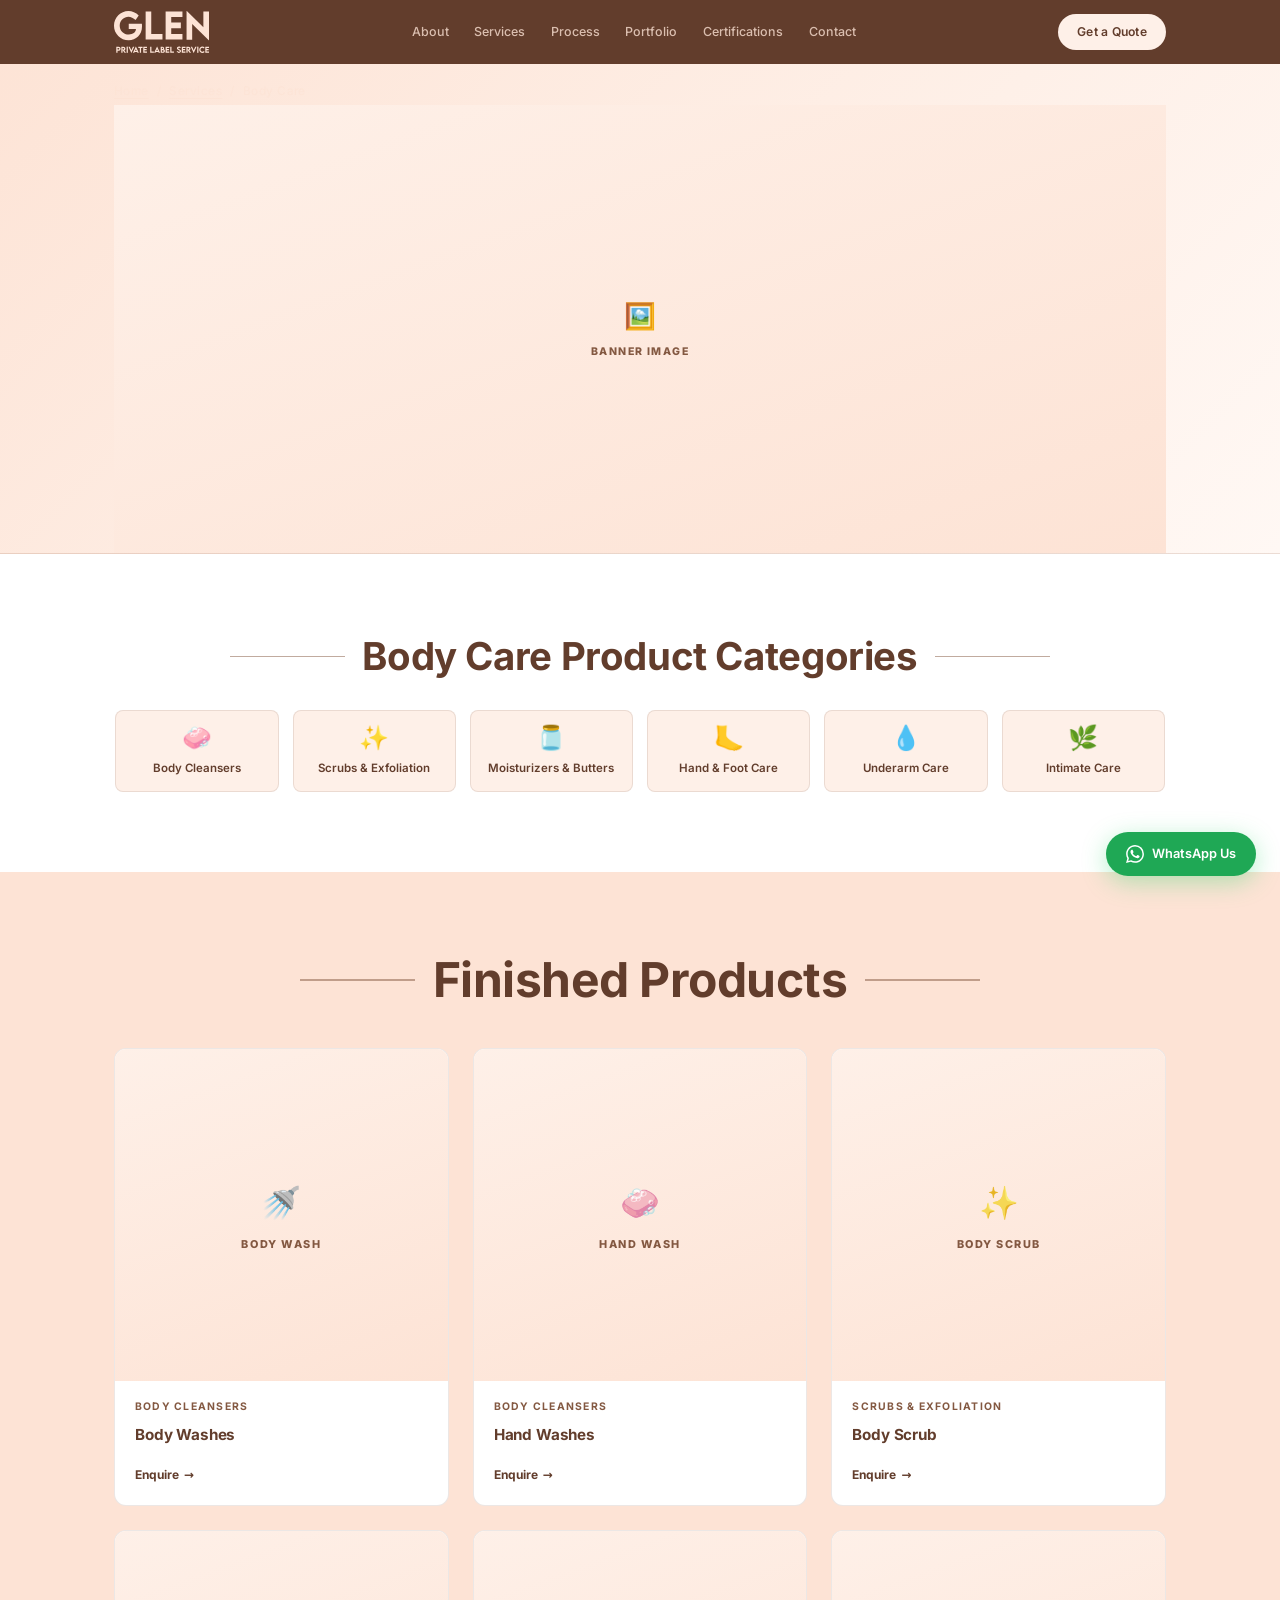
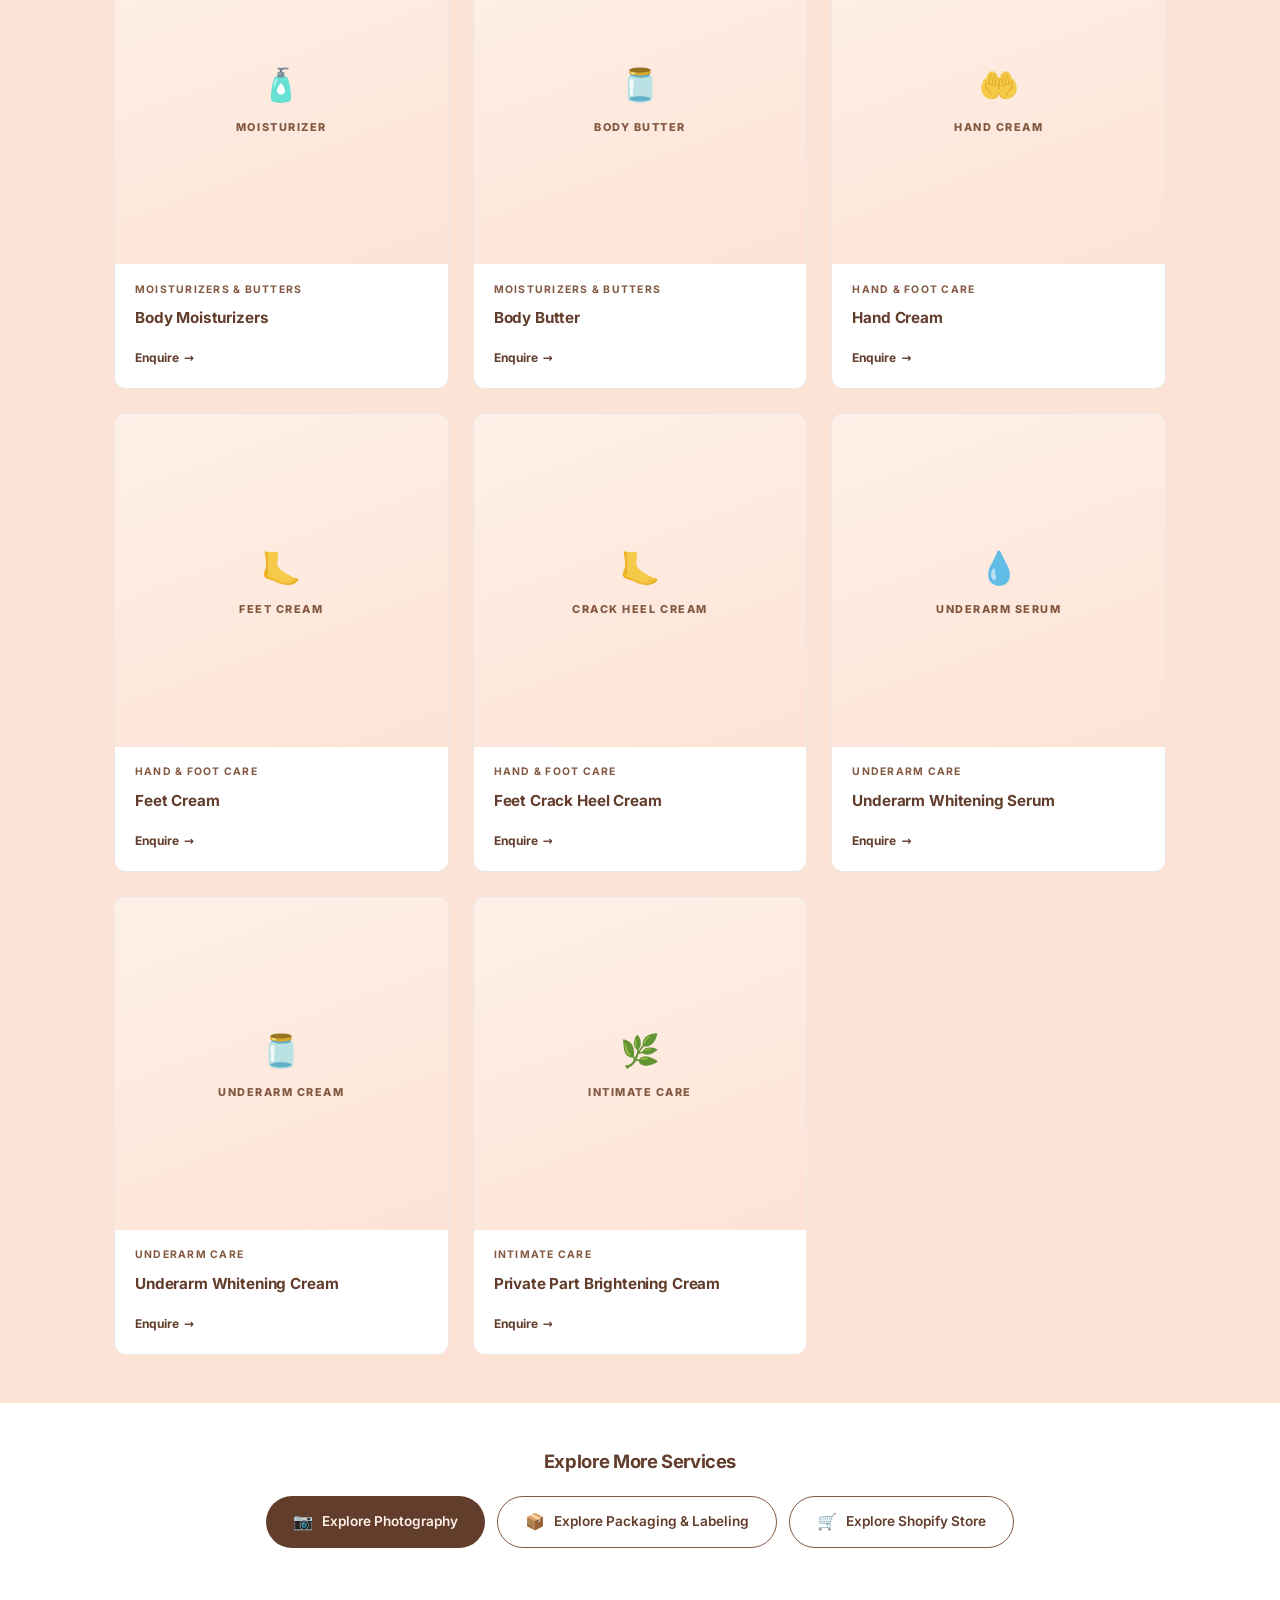
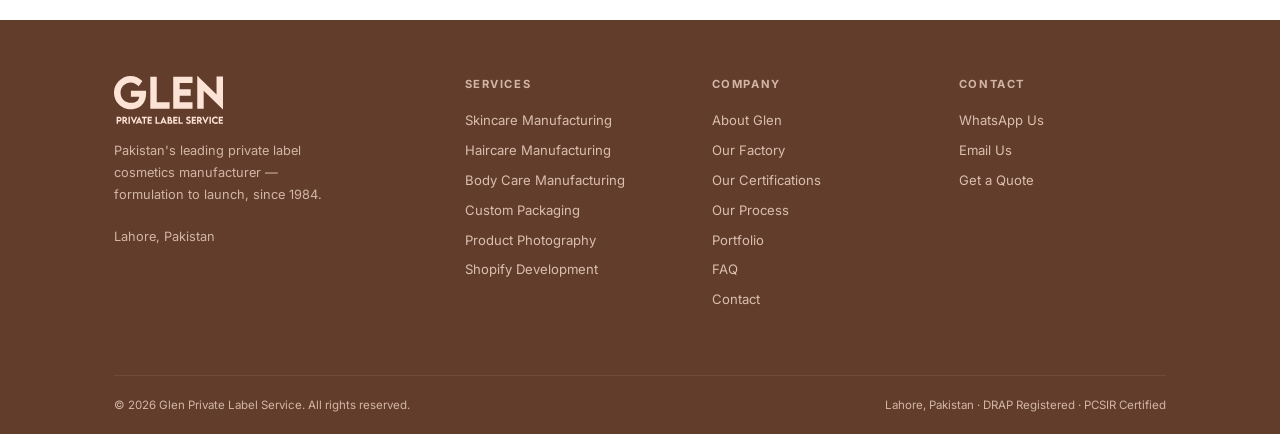
==== commit 41ff72e2: "Haircare and Body Care rebuilt to category mockup: banner slot, icon-tile filters, product ranges fr" ====
--- a/body-care/index.html
+++ b/body-care/index.html
@@ -4,13 +4,13 @@
 <meta charset="UTF-8">
 <meta name="viewport" content="width=device-width, initial-scale=1.0, viewport-fit=cover">
 <title>Private Label Body Care Products | Glen Private Label Service</title>
-<meta name="description" content="Private label body care manufacturing in Lahore: lotions, butters, shower gels, scrubs, deodorants and more — custom formulated or white label, from 500 units.">
+<meta name="description" content="Private label body care manufacturing in Lahore: body washes, hand washes, scrubs, moisturizers, butters, hand and foot care — custom formulated or white label, from 500 units.">
 <meta name="theme-color" content="#623D2C">
 <link rel="canonical" href="https://glenprivatelabel.com/body-care/">
 <meta property="og:type" content="website">
 <meta property="og:site_name" content="Glen Private Label Service">
 <meta property="og:title" content="Private Label Body Care Products | Glen Private Label Service">
-<meta property="og:description" content="Lotions, butters, shower gels, scrubs and more — private label body care from Glen in Lahore.">
+<meta property="og:description" content="Body washes, scrubs, moisturizers, butters, hand &amp; foot care — private label body care from Glen in Lahore.">
 <meta property="og:url" content="https://glenprivatelabel.com/body-care/">
 <meta property="og:image" content="https://glenprivatelabel.com/assets/img/og-image.jpg">
 <meta property="og:image:width" content="1200">
@@ -60,134 +60,69 @@
 
 <main id="main">
 
-<section class="cat-banner" aria-labelledby="page-h">
+<!-- ═══ 1. BANNER — reserved slot; client supplies the artwork (recommended 1920x820, ratio 2.35:1) ═══ -->
+<section class="cat-banner" aria-label="Body care banner">
   <div class="wrap">
-    <nav class="crumbs" aria-label="Breadcrumb" style="padding-top:1.25rem"><a href="../">Home</a><span aria-hidden="true"> / </span><a href="../#services">Services</a><span aria-hidden="true"> / </span><span aria-current="page">Body Care</span></nav>
-    <div class="cb-in">
-      <div class="cb-copy">
-        <span class="label">Our Service</span>
-        <h1 id="page-h" class="cb-h">Private Label<br>Body Care</h1>
-        <p class="cb-p">Lotions, butters, shower gels, scrubs and deodorants — luxurious body care lines formulated, filled and finished under your own brand.</p>
-        <div class="cb-points">
-          <div class="cb-point"><span class="cb-ico" aria-hidden="true">🧪</span>Custom Formulation</div>
-          <div class="cb-point"><span class="cb-ico" aria-hidden="true">🏷️</span>Your Branding</div>
-          <div class="cb-point"><span class="cb-ico" aria-hidden="true">📦</span>From 500 Units</div>
-        </div>
-        <div class="hero-btns" style="margin-top:.25rem">
-          <a href="../?category=Body+Care#contact" class="btn btn-dark">Get a Body Care Quote →</a>
-          <a href="#products" class="btn btn-ghost">Browse Products</a>
-        </div>
-      </div>
-      <div class="cb-img"><img src="../assets/img/prod-banner-bodycare.webp" alt="Body care products banner placeholder" width="600" height="450" fetchpriority="high"></div>
+    <nav class="crumbs" aria-label="Breadcrumb" style="padding-top:1.1rem"><a href="../">Home</a><span aria-hidden="true"> / </span><a href="../#services">Services</a><span aria-hidden="true"> / </span><span aria-current="page">Body Care</span></nav>
+    <!-- BANNER IMAGE PLACEHOLDER — client to supply (1920x820 px, JPG/WebP, under 300 KB) -->
+    <div class="banner-slot" role="img" aria-label="Body care banner placeholder">
+      <span aria-hidden="true">🖼️</span>
+      <span>Banner Image</span>
     </div>
   </div>
 </section>
 
-<section class="section s-white" id="products" aria-labelledby="prod-h">
+<!-- ═══ 2. PRODUCT CATEGORIES (icon tiles filter the products below) ═══ -->
+<section class="section s-white" id="categories" aria-labelledby="cat-h">
   <div class="wrap">
-    <div class="sec-head center rev">
-      <span class="label">Product Range</span>
-      <h2 id="prod-h" class="mt-s">Body Care Products<br>We Manufacture</h2>
-      <p class="mt-m" style="max-width:46ch;margin-inline:auto">From daily essentials to luxury treatments — a representative range. Tell us your format and we will match it.</p>
-    </div>
-
-    <div class="chip-bar rev" role="group" aria-label="Filter body care products">
-      <button type="button" class="chip on" data-f="all" aria-pressed="true">All</button>
-      <button type="button" class="chip" data-f="moisturise" aria-pressed="false">Moisturise</button>
-      <button type="button" class="chip" data-f="cleanse" aria-pressed="false">Cleanse</button>
-      <button type="button" class="chip" data-f="exfoliate" aria-pressed="false">Exfoliate</button>
-      <button type="button" class="chip" data-f="protect" aria-pressed="false">Protect</button>
-    </div>
-
-    <div class="prod-grid">
-      <article class="prod rev" data-cat="moisturise">
-        <div class="prod-img"><img src="../assets/img/prod-body-lotion.webp" alt="Body lotion product placeholder" width="600" height="600" loading="lazy" decoding="async"></div>
-        <div class="prod-body">
-          <div class="prod-spec">Moisturise</div>
-          <h3>Body Lotion</h3>
-          <p>Daily hydrating lotions in a range of viscosities and finishes.</p>
-          <a class="prod-link" href="../?category=Body+Care#contact">Enquire</a>
-        </div>
-      </article>
-      <article class="prod rev" data-cat="moisturise">
-        <div class="prod-img"><img src="../assets/img/prod-body-butter.webp" alt="Body butter product placeholder" width="600" height="600" loading="lazy" decoding="async"></div>
-        <div class="prod-body">
-          <div class="prod-spec">Moisturise</div>
-          <h3>Body Butter</h3>
-          <p>Rich, nourishing butters for deep hydration and skin barrier repair.</p>
-          <a class="prod-link" href="../?category=Body+Care#contact">Enquire</a>
-        </div>
-      </article>
-      <article class="prod rev" data-cat="cleanse">
-        <div class="prod-img"><img src="../assets/img/prod-shower-gel.webp" alt="Shower gel product placeholder" width="600" height="600" loading="lazy" decoding="async"></div>
-        <div class="prod-body">
-          <div class="prod-spec">Cleanse</div>
-          <h3>Shower Gel</h3>
-          <p>Refreshing and hydrating shower gels in custom fragrances.</p>
-          <a class="prod-link" href="../?category=Body+Care#contact">Enquire</a>
-        </div>
-      </article>
-      <article class="prod rev" data-cat="exfoliate">
-        <div class="prod-img"><img src="../assets/img/prod-body-scrub.webp" alt="Body scrub product placeholder" width="600" height="600" loading="lazy" decoding="async"></div>
-        <div class="prod-body">
-          <div class="prod-spec">Exfoliate</div>
-          <h3>Body Scrub</h3>
-          <p>Sugar, salt and micro-exfoliant scrubs for smooth, polished skin.</p>
-          <a class="prod-link" href="../?category=Body+Care#contact">Enquire</a>
-        </div>
-      </article>
-      <article class="prod rev" data-cat="protect">
-        <div class="prod-img"><img src="../assets/img/prod-deodorant.webp" alt="Deodorant product placeholder" width="600" height="600" loading="lazy" decoding="async"></div>
-        <div class="prod-body">
-          <div class="prod-spec">Protect</div>
-          <h3>Deodorant</h3>
-          <p>Roll-on, stick and spray deodorants in custom formulations.</p>
-          <a class="prod-link" href="../?category=Body+Care#contact">Enquire</a>
-        </div>
-      </article>
-      <article class="prod rev" data-cat="moisturise">
-        <div class="prod-img"><img src="../assets/img/prod-hand-cream.webp" alt="Hand cream product placeholder" width="600" height="600" loading="lazy" decoding="async"></div>
-        <div class="prod-body">
-          <div class="prod-spec">Moisturise</div>
-          <h3>Hand Cream</h3>
-          <p>Fast-absorbing and intensive hand creams for all skin types.</p>
-          <a class="prod-link" href="../?category=Body+Care#contact">Enquire</a>
-        </div>
-      </article>
+    <h2 id="cat-h" class="line-head rev">Body Care Product Categories</h2>
+    <!-- DATA NEEDED (client): the six category icons will be replaced by the client's own icons when supplied. -->
+    <div class="cat-grid tiles-6 rev" role="group" aria-label="Filter body care products by category">
+      <button type="button" class="cat-tile" data-f="cleansers" aria-pressed="false"><span class="cat-ico" aria-hidden="true">🧼</span>Body Cleansers</button>
+      <button type="button" class="cat-tile" data-f="scrubs" aria-pressed="false"><span class="cat-ico" aria-hidden="true">✨</span>Scrubs &amp; Exfoliation</button>
+      <button type="button" class="cat-tile" data-f="moisturizers" aria-pressed="false"><span class="cat-ico" aria-hidden="true">🫙</span>Moisturizers &amp; Butters</button>
+      <button type="button" class="cat-tile" data-f="feet" aria-pressed="false"><span class="cat-ico" aria-hidden="true">🦶</span>Hand &amp; Foot Care</button>
+      <button type="button" class="cat-tile" data-f="underarm" aria-pressed="false"><span class="cat-ico" aria-hidden="true">💧</span>Underarm Care</button>
+      <button type="button" class="cat-tile" data-f="intimate" aria-pressed="false"><span class="cat-ico" aria-hidden="true">🌿</span>Intimate Care</button>
     </div>
   </div>
 </section>
 
-<section class="section s-peach" aria-labelledby="bc-why-h">
+<!-- ═══ 3. FINISHED PRODUCTS (data: GLEN_Website_Product_Range.pdf) ═══ -->
+<section class="section s-peach" id="products" aria-labelledby="prod-h">
   <div class="wrap">
-    <div class="sec-head rev">
-      <span class="label">Why Glen</span>
-      <h2 id="bc-why-h" style="margin-top:.5rem">Built for<br>Your Brand</h2>
-    </div>
-    <div class="feat-grid">
-      <div class="feat rev"><div class="exp-icon" aria-hidden="true">🧪</div><div><h3>In-house R&amp;D lab</h3><p>Custom formulation developed around your brief, market and regulatory requirements.</p></div></div>
-      <div class="feat rev"><div class="exp-icon" aria-hidden="true">📦</div><div><h3>White-label options</h3><p>Choose from our existing formula library when you want to move faster.</p></div></div>
-      <div class="feat rev"><div class="exp-icon" aria-hidden="true">📋</div><div><h3>Regulatory support</h3><p>DRAP registration, PCSIR testing and export documentation handled for you.</p></div></div>
-      <div class="feat rev"><div class="exp-icon" aria-hidden="true">📸</div><div><h3>Photography &amp; launch</h3><p>In-house product photography and Shopify setup, ready to sell from day one.</p></div></div>
-    </div>
-    <div class="facts rev">
-      <div class="fact"><b>From 500 units</b><span>MOQ per SKU for most products; varies by formulation and packaging.</span></div>
-      <div class="fact"><b>4–8 weeks</b><span>Standard production from formula approval to finished goods.</span></div>
-      <div class="fact"><b>10–14 weeks</b><span>Custom formulations requiring R&amp;D. Rush timelines on request.</span></div>
+    <h2 id="prod-h" class="line-head range-head rev">Finished Products</h2>
+    <!-- DATA NEEDED (client): product photos (placeholder tiles until then), pack sizes, key claims. -->
+    <div class="prod-grid">
+      <!-- Body Cleansers (2) -->
+      <article class="prod rev" data-cat="cleansers"><div class="prod-img"><div class="prod-ph"><span aria-hidden="true">🚿</span><span>Body Wash</span></div></div><div class="prod-body"><div class="prod-spec">Body Cleansers</div><h3>Body Washes</h3><a class="prod-link" href="../?category=Body+Care#contact">Enquire</a></div></article>
+      <article class="prod rev" data-cat="cleansers"><div class="prod-img"><div class="prod-ph"><span aria-hidden="true">🧼</span><span>Hand Wash</span></div></div><div class="prod-body"><div class="prod-spec">Body Cleansers</div><h3>Hand Washes</h3><a class="prod-link" href="../?category=Body+Care#contact">Enquire</a></div></article>
+      <!-- Body Scrubs & Exfoliation (1) -->
+      <article class="prod rev" data-cat="scrubs"><div class="prod-img"><div class="prod-ph"><span aria-hidden="true">✨</span><span>Body Scrub</span></div></div><div class="prod-body"><div class="prod-spec">Scrubs &amp; Exfoliation</div><h3>Body Scrub</h3><a class="prod-link" href="../?category=Body+Care#contact">Enquire</a></div></article>
+      <!-- Body Moisturizers & Butters (2) -->
+      <article class="prod rev" data-cat="moisturizers"><div class="prod-img"><div class="prod-ph"><span aria-hidden="true">🧴</span><span>Moisturizer</span></div></div><div class="prod-body"><div class="prod-spec">Moisturizers &amp; Butters</div><h3>Body Moisturizers</h3><a class="prod-link" href="../?category=Body+Care#contact">Enquire</a></div></article>
+      <article class="prod rev" data-cat="moisturizers"><div class="prod-img"><div class="prod-ph"><span aria-hidden="true">🫙</span><span>Body Butter</span></div></div><div class="prod-body"><div class="prod-spec">Moisturizers &amp; Butters</div><h3>Body Butter</h3><a class="prod-link" href="../?category=Body+Care#contact">Enquire</a></div></article>
+      <!-- Hand & Foot Care (3) -->
+      <article class="prod rev" data-cat="feet"><div class="prod-img"><div class="prod-ph"><span aria-hidden="true">🤲</span><span>Hand Cream</span></div></div><div class="prod-body"><div class="prod-spec">Hand &amp; Foot Care</div><h3>Hand Cream</h3><a class="prod-link" href="../?category=Body+Care#contact">Enquire</a></div></article>
+      <article class="prod rev" data-cat="feet"><div class="prod-img"><div class="prod-ph"><span aria-hidden="true">🦶</span><span>Feet Cream</span></div></div><div class="prod-body"><div class="prod-spec">Hand &amp; Foot Care</div><h3>Feet Cream</h3><a class="prod-link" href="../?category=Body+Care#contact">Enquire</a></div></article>
+      <article class="prod rev" data-cat="feet"><div class="prod-img"><div class="prod-ph"><span aria-hidden="true">🦶</span><span>Crack Heel Cream</span></div></div><div class="prod-body"><div class="prod-spec">Hand &amp; Foot Care</div><h3>Feet Crack Heel Cream</h3><a class="prod-link" href="../?category=Body+Care#contact">Enquire</a></div></article>
+      <!-- Underarm Care (2) -->
+      <article class="prod rev" data-cat="underarm"><div class="prod-img"><div class="prod-ph"><span aria-hidden="true">💧</span><span>Underarm Serum</span></div></div><div class="prod-body"><div class="prod-spec">Underarm Care</div><h3>Underarm Whitening Serum</h3><a class="prod-link" href="../?category=Body+Care#contact">Enquire</a></div></article>
+      <article class="prod rev" data-cat="underarm"><div class="prod-img"><div class="prod-ph"><span aria-hidden="true">🫙</span><span>Underarm Cream</span></div></div><div class="prod-body"><div class="prod-spec">Underarm Care</div><h3>Underarm Whitening Cream</h3><a class="prod-link" href="../?category=Body+Care#contact">Enquire</a></div></article>
+      <!-- Intimate Care (1) -->
+      <article class="prod rev" data-cat="intimate"><div class="prod-img"><div class="prod-ph"><span aria-hidden="true">🌿</span><span>Intimate Care</span></div></div><div class="prod-body"><div class="prod-spec">Intimate Care</div><h3>Private Part Brightening Cream</h3><a class="prod-link" href="../?category=Body+Care#contact">Enquire</a></div></article>
     </div>
   </div>
 </section>
 
-<section class="section s-brown" aria-labelledby="cta-h">
+<!-- ═══ 4. EXPLORE OTHER SERVICES ═══ -->
+<section class="section s-white explore-sec" aria-label="Explore more services">
   <div class="wrap">
-    <div class="cta-in rev">
-      <span class="label">Get Started Today</span>
-      <h2 id="cta-h">Launch Your<br>Body Care Brand</h2>
-      <p>Book a free consultation and get a custom quote in 24 hours.</p>
-      <div class="cta-btns">
-        <a href="../?category=Body+Care#contact" class="btn btn-light">Get a Free Quote →</a>
-        <a href="https://wa.me/923001234567" class="btn btn-light-ghost" target="_blank" rel="noopener">WhatsApp Us</a>
-      </div>
+    <h2 class="exp-head rev">Explore More Services</h2>
+    <div class="exp-stack rev">
+      <a class="exp-btn exp-btn-dark" href="../photography/"><span class="exp-ico" aria-hidden="true">📷</span>Explore Photography</a>
+      <a class="exp-btn exp-btn-line" href="../packaging/"><span class="exp-ico" aria-hidden="true">📦</span>Explore Packaging &amp; Labeling</a>
+      <a class="exp-btn exp-btn-line" href="../shopify/"><span class="exp-ico" aria-hidden="true">🛒</span>Explore Shopify Store</a>
     </div>
   </div>
 </section>
@@ -208,8 +143,8 @@
         <a href="../haircare/">Haircare Manufacturing</a>
         <a href="body-care/">Body Care Manufacturing</a>
         <a href="../packaging/">Custom Packaging</a>
-        <a href="../#svc-photography">Product Photography</a>
-        <a href="../#svc-shopify">Shopify Development</a>
+        <a href="../photography/">Product Photography</a>
+        <a href="../shopify/">Shopify Development</a>
       </nav>
       <nav class="foot-col" aria-label="Company">
         <h2>Company</h2>
--- a/assets/css/style.css
+++ b/assets/css/style.css
@@ -133,9 +133,10 @@
 .hv:hover::after{background:rgba(255,255,255,.14)}
 .hv:focus-visible{outline:3px solid var(--accent);outline-offset:-3px}
 .hv-fill{position:absolute;inset:0;z-index:1;display:flex;align-items:center;justify-content:center;padding:12px}
-/* Photo tiles (6 Nov): the chip is always visible at rest so labels stay readable on photos;
-   hover/focus lifts it and reveals the arrow. The whole tile remains the link. */
-.hv-chip{display:inline-flex;align-items:center;padding:.5rem 1rem;border:1px solid rgba(253,227,213,.3);border-radius:50px;background:var(--brown);color:var(--bg2);font-size:.62rem;font-weight:700;letter-spacing:.14em;text-transform:uppercase;white-space:nowrap;box-shadow:0 4px 16px rgba(62,37,25,.25);transition:transform .25s,background .25s,border-color .25s,box-shadow .25s}
+/* Photo tiles (6 Nov; smaller + lighter chips per client, 16 Nov): the chip is always
+   visible at rest so labels stay readable on photos; hover/focus darkens and lifts it.
+   Lighter look: translucent brown lets the photo show through (with a slight blur). */
+.hv-chip{display:inline-flex;align-items:center;padding:.35rem .75rem;border:1px solid rgba(253,227,213,.4);border-radius:50px;background:rgba(139,94,71,.62);backdrop-filter:blur(3px);-webkit-backdrop-filter:blur(3px);color:var(--bg2);font-size:.56rem;font-weight:700;letter-spacing:.12em;text-transform:uppercase;white-space:nowrap;box-shadow:0 3px 12px rgba(62,37,25,.18);transition:transform .25s,background .25s,border-color .25s,box-shadow .25s}
 .hv-chip>span{display:inline-block;max-width:0;opacity:0;overflow:hidden;margin-left:0;transition:max-width .25s,opacity .25s,margin .25s}
 .hv:hover .hv-chip,.hv:focus-visible .hv-chip{background:#3D2519;transform:translateY(-2px)}
 .hv:hover .hv-chip>span,.hv:focus-visible .hv-chip>span{max-width:1.4em;opacity:1;margin-left:.4rem}
@@ -198,6 +199,10 @@
 .card-link{display:inline-flex;align-items:center;gap:.25rem;font-size:.75rem;font-weight:600;color:var(--brown);margin-top:auto;padding-top:.75rem;letter-spacing:.02em}
 .card-link::after{content:'→';transition:.2s}
 .card:hover .card-link::after,.card-link:hover::after{transform:translateX(3px)}
+/* Whole card clickable (client request, 16 Nov): the link's ::before stretches over the card
+   (::after is the arrow). Keyboard users still reach the real link. */
+.card{position:relative}
+.card-link::before{content:'';position:absolute;inset:0;z-index:1}
 @media(max-width:800px){.grid-3{grid-template-columns:1fr}}
 @media(min-width:561px) and (max-width:800px){.grid-3{grid-template-columns:1fr 1fr}}
 
@@ -454,6 +459,9 @@
 .prod-link:hover{color:var(--brown3)}
 .prod-link::after{content:'→';transition:transform .2s}
 .prod:hover .prod-link::after{transform:translateX(3px)}
+/* Whole product card clickable (client request, 16 Nov) — same stretch technique */
+.prod{position:relative}
+.prod-link::before{content:'';position:absolute;inset:0;z-index:1}
 @media(max-width:900px){.prod-grid{grid-template-columns:repeat(2,1fr);gap:16px}}
 @media(max-width:600px){
   .prod-grid{grid-template-columns:repeat(2,1fr);gap:12px}
@@ -464,3 +472,40 @@
   .prod-link{font-size:.7rem;padding-top:.6rem}
   .prod-ph span:first-child{font-size:1.5rem}
 }
+
+/* ─── CATEGORY PAGE v2 (mockup-matched, 17 Nov) ──────────────────────
+   Banner slot (reserved for the client's image) + icon category tiles that
+   filter the product grid + stacked explore buttons. */
+.banner-slot{width:100%;aspect-ratio:898/383;background:linear-gradient(160deg,#FEF0E8,#FDE3D5);display:flex;flex-direction:column;align-items:center;justify-content:center;gap:.45rem;color:var(--brown3)}
+.banner-slot span:first-child{font-size:1.6rem}
+.banner-slot span:last-child{font-size:.66rem;font-weight:800;letter-spacing:.14em;text-transform:uppercase}
+/* mockup-style section headings: centered text with flanking lines */
+.line-head{display:flex;align-items:center;justify-content:center;gap:1.1rem;font-size:clamp(1.6rem,3.4vw,2.4rem);font-weight:700;letter-spacing:-.01em;text-align:center}
+.line-head::before,.line-head::after{content:'';height:1.5px;background:var(--brown3);flex:0 0 clamp(40px,9vw,120px);opacity:.5}
+.range-head{font-size:clamp(2rem,4.2vw,3rem)}
+/* category tiles: temporary emoji icons until the client supplies the real ones */
+.cat-grid{display:flex;flex-wrap:wrap;justify-content:center;gap:14px;margin-top:2rem}
+.cat-tile{flex:0 0 calc(20% - 12px);display:flex;flex-direction:column;align-items:center;gap:.55rem;padding:1.1rem .6rem;background:var(--bg2);border:1.5px solid var(--line);border-radius:var(--r);font-size:.76rem;font-weight:600;color:var(--brown);transition:.2s;text-align:center}
+.cat-tile .cat-ico{font-size:1.5rem;line-height:1}
+.cat-tile:hover{border-color:var(--brown3);transform:translateY(-2px)}
+.cat-tile.on{background:var(--brown);border-color:var(--brown);color:var(--bg2)}
+.filter-hint{font-size:.72rem;color:var(--brown3);text-align:center;margin-top:.9rem}
+@media(max-width:800px){.cat-tile{flex:0 0 calc(31% - 10px)}}
+@media(max-width:480px){.cat-tile{flex:0 0 calc(46% - 8px);font-size:.7rem;padding:.9rem .5rem}}
+/* six-tile grids (body care): one row on desktop */
+.cat-grid.tiles-6 .cat-tile{flex:0 0 calc(16.66% - 12px);font-size:.72rem;padding:.9rem .5rem}
+@media(max-width:800px){.cat-grid.tiles-6 .cat-tile{flex:0 0 calc(31% - 10px)}}
+@media(max-width:480px){.cat-grid.tiles-6 .cat-tile{flex:0 0 calc(46% - 8px)}}
+/* explore section (Option 2): small centered heading + pill buttons in a row; stacked full-width on mobile */
+#products{padding-bottom:48px}
+.explore-sec{padding-block:48px 72px}
+.exp-head{display:block;text-align:center;font-size:1.15rem;font-weight:700;color:var(--brown);margin-bottom:1.5rem}
+.exp-stack{display:flex;flex-wrap:wrap;justify-content:center;gap:.75rem}
+.exp-btn{display:inline-flex;align-items:center;gap:.55rem;padding:.78rem 1.7rem;border-radius:50px;font-size:.85rem;font-weight:600;transition:.2s}
+.exp-btn .exp-ico{font-size:1rem}
+.exp-btn-dark{background:var(--brown);color:var(--bg2)}
+.exp-btn-dark:hover{background:#3D2519}
+.exp-btn-line{background:var(--white);border:1.5px solid var(--brown3);color:var(--brown)}
+.exp-btn-line:hover{background:var(--bg)}
+@media(max-width:700px){.exp-stack{flex-direction:column;align-items:stretch}.exp-btn{width:100%;justify-content:center}}
+.banner-slot img{width:100%;height:100%;object-fit:cover;display:block}
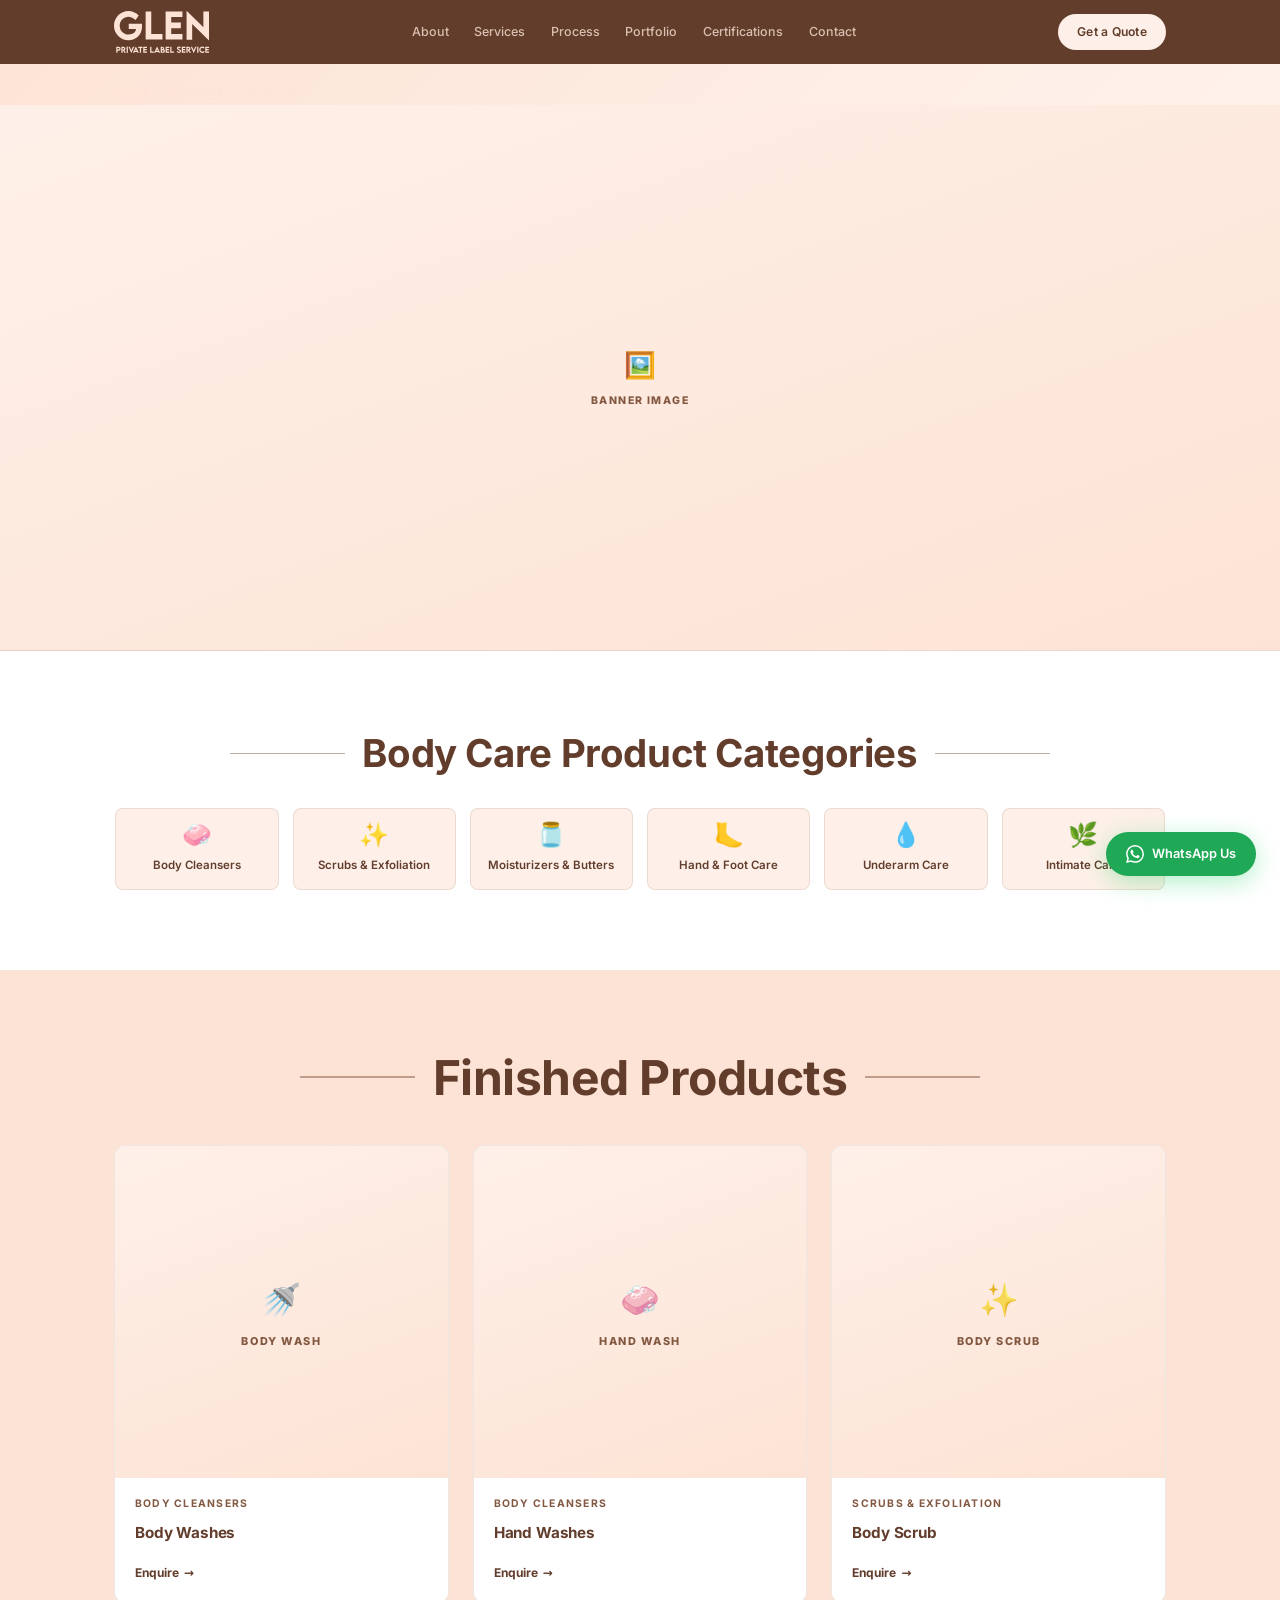
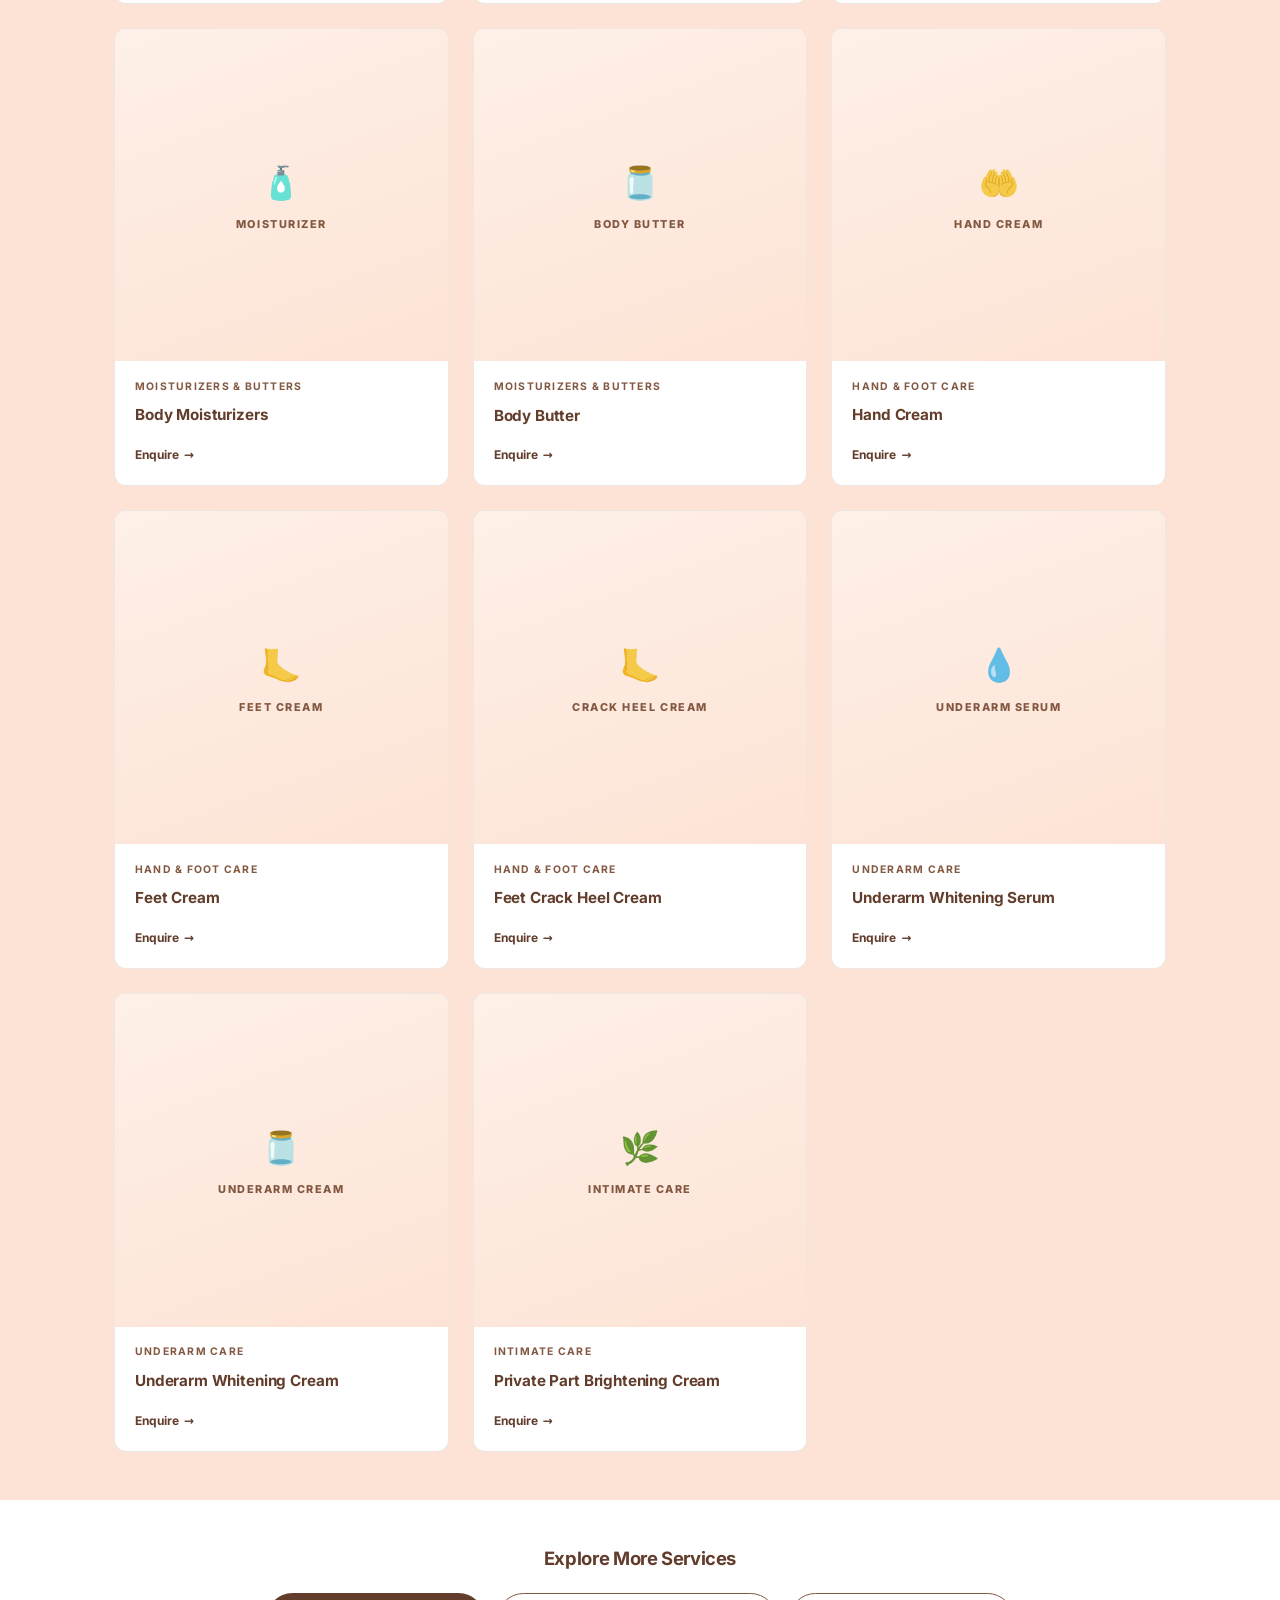
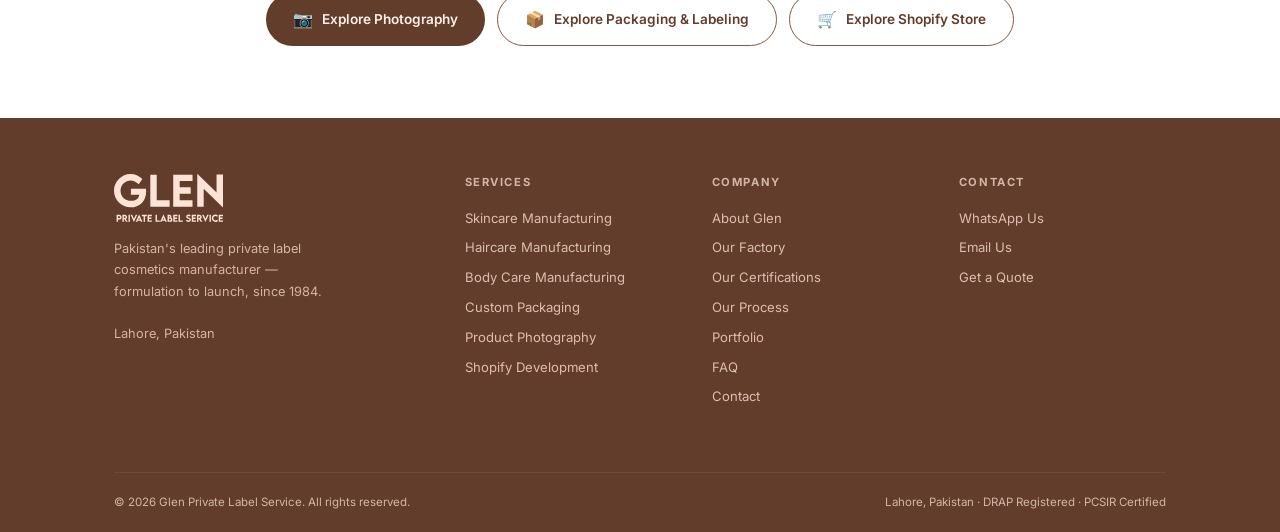
==== commit 74f0fe86: "Align haircare/body-care banners to full-bleed; packaging service card links to /packaging/" ====
--- a/body-care/index.html
+++ b/body-care/index.html
@@ -60,15 +60,13 @@
 
 <main id="main">
 
-<!-- ═══ 1. BANNER — reserved slot; client supplies the artwork (recommended 1920x820, ratio 2.35:1) ═══ -->
+<!-- ═══ 1. BANNER — full-bleed reserved slot; client supplies the artwork (recommended 1920x820, ratio 2.35:1) ═══ -->
 <section class="cat-banner" aria-label="Body care banner">
-  <div class="wrap">
-    <nav class="crumbs" aria-label="Breadcrumb" style="padding-top:1.1rem"><a href="../">Home</a><span aria-hidden="true"> / </span><a href="../#services">Services</a><span aria-hidden="true"> / </span><span aria-current="page">Body Care</span></nav>
-    <!-- BANNER IMAGE PLACEHOLDER — client to supply (1920x820 px, JPG/WebP, under 300 KB) -->
-    <div class="banner-slot" role="img" aria-label="Body care banner placeholder">
-      <span aria-hidden="true">🖼️</span>
-      <span>Banner Image</span>
-    </div>
+  <nav class="crumbs" aria-label="Breadcrumb" style="padding:1.1rem 24px 0;max-width:1100px;margin-inline:auto"><a href="../">Home</a><span aria-hidden="true"> / </span><a href="../#services">Services</a><span aria-hidden="true"> / </span><span aria-current="page">Body Care</span></nav>
+  <!-- BANNER IMAGE PLACEHOLDER — client to supply (1920x820 px, JPG/WebP, under 300 KB) -->
+  <div class="banner-slot" role="img" aria-label="Body care banner placeholder">
+    <span aria-hidden="true">🖼️</span>
+    <span>Banner Image</span>
   </div>
 </section>
 
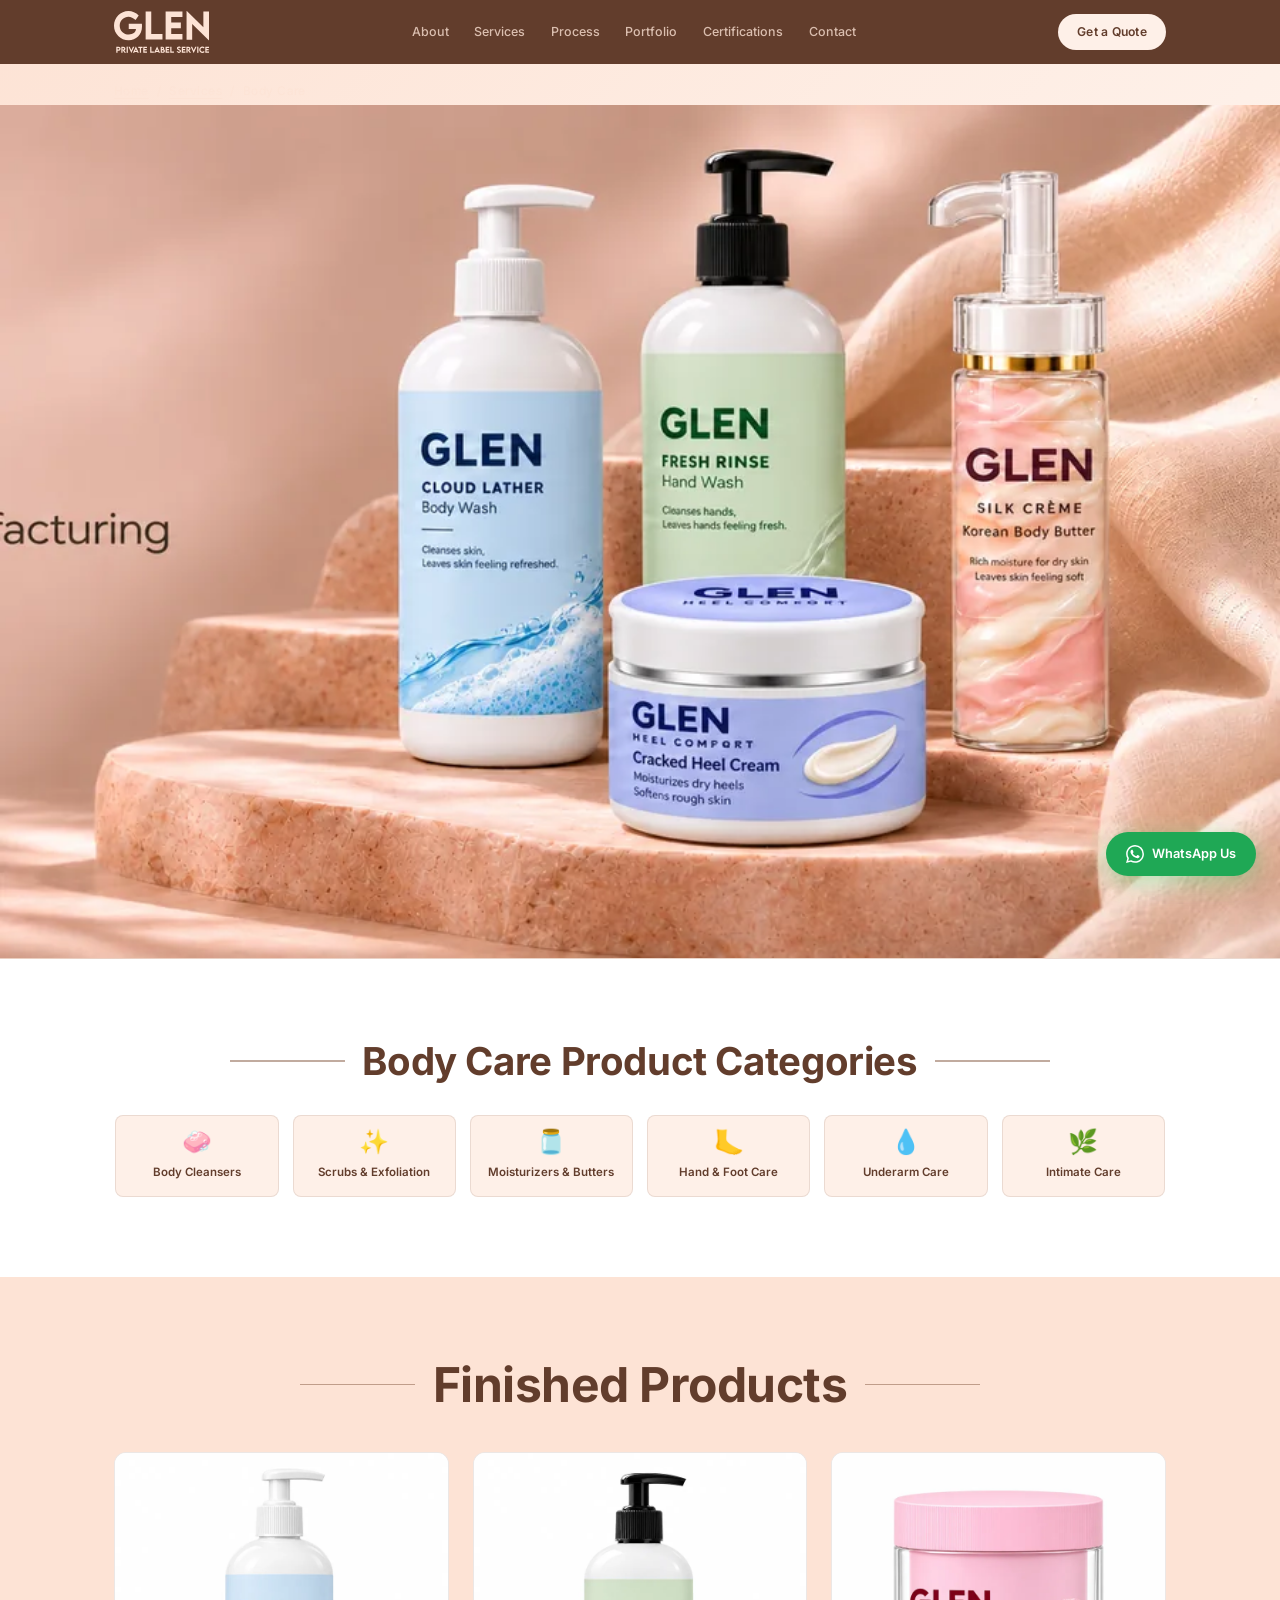
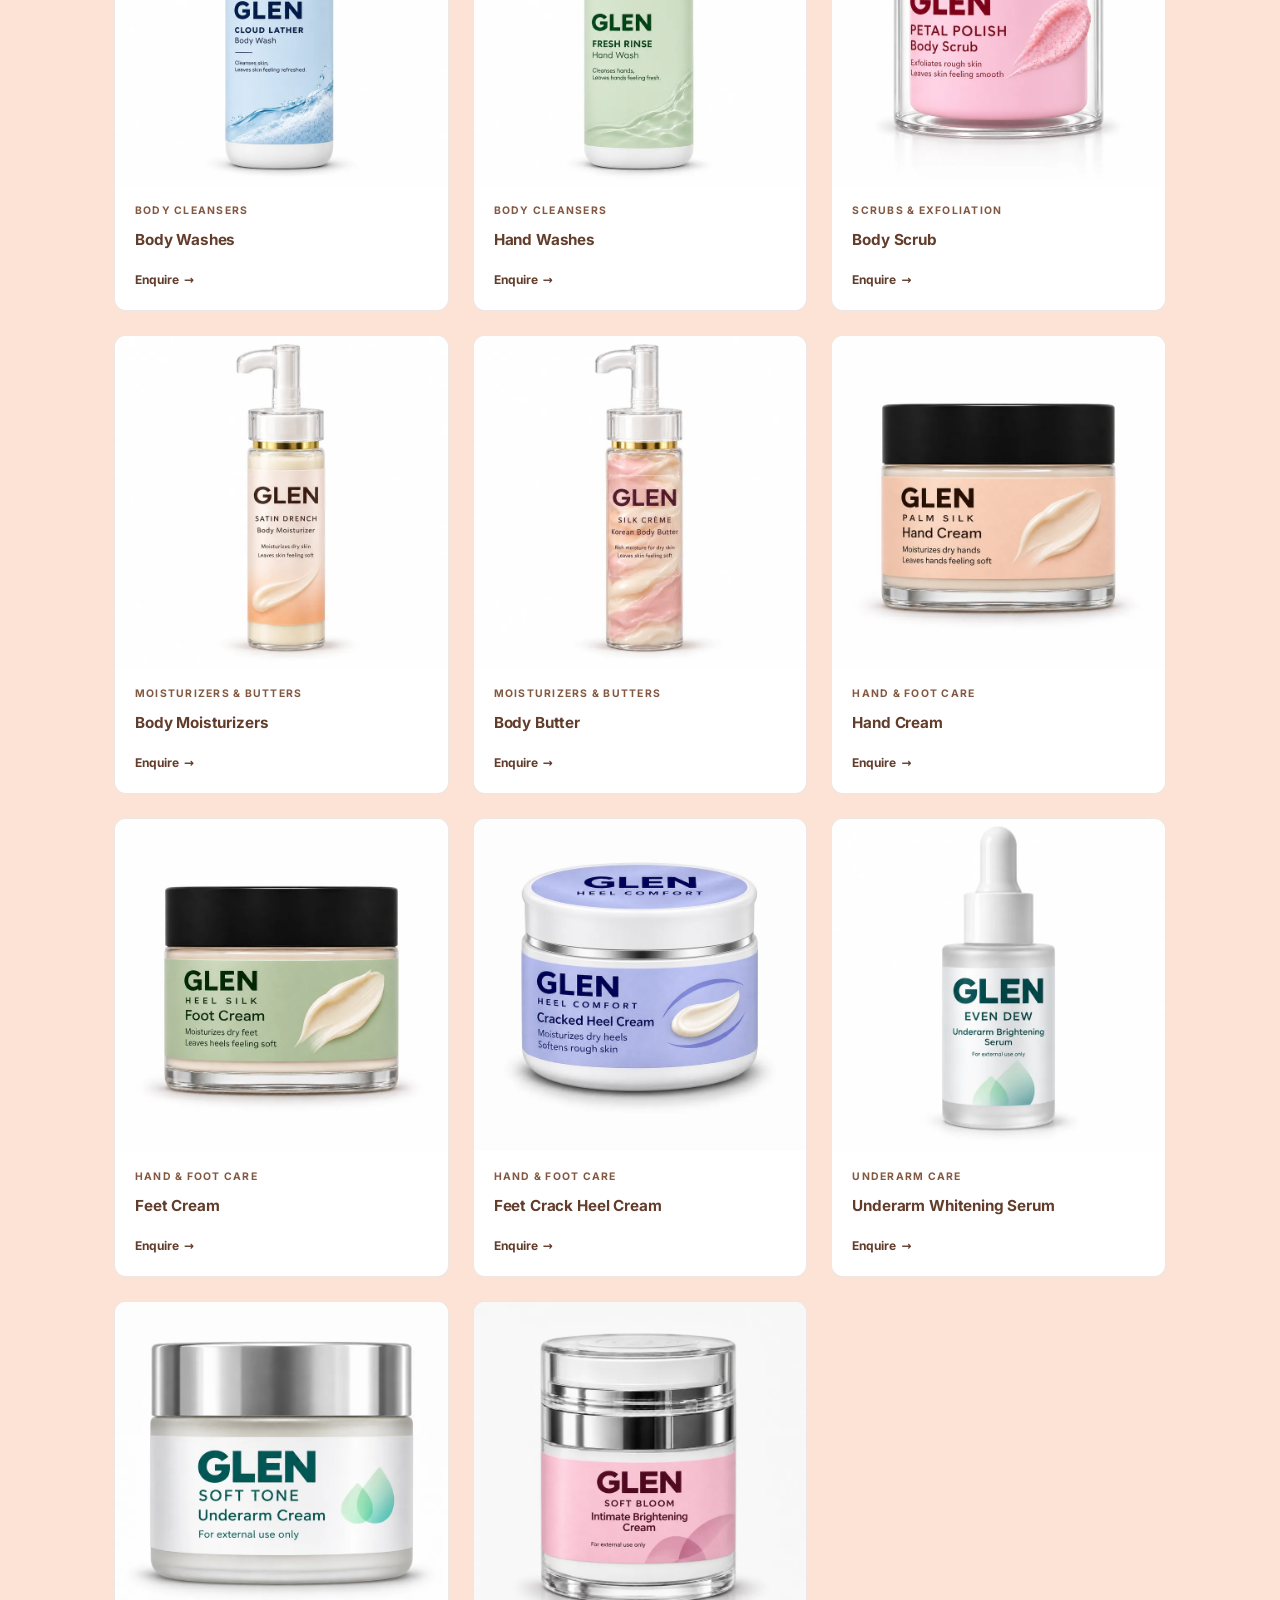
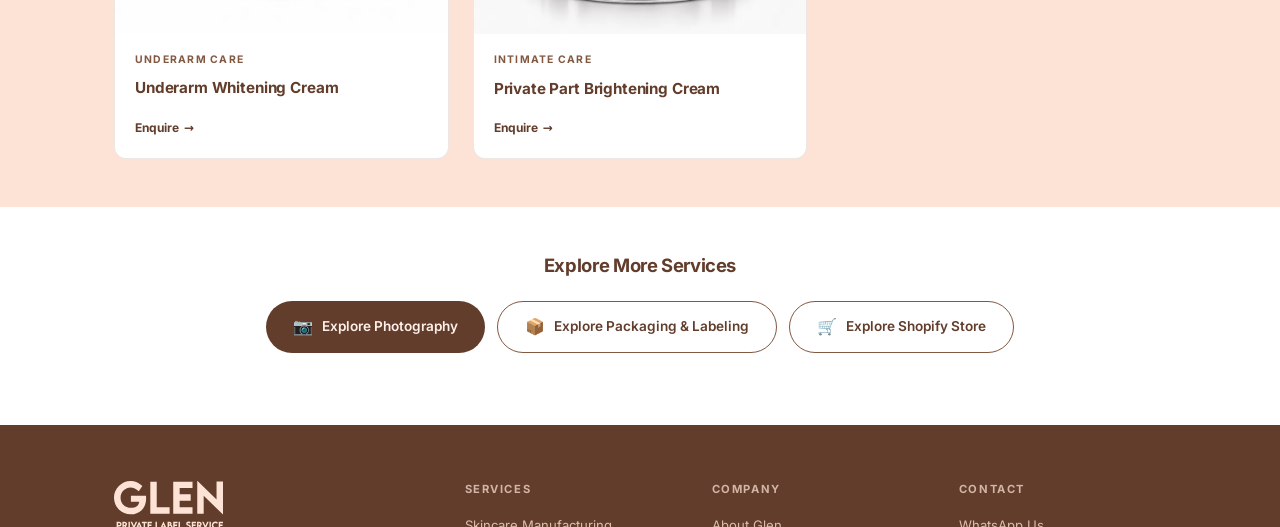
==== commit db81effe: "Category pages: client banners and product photos wired on all six pages; responsive banner system (" ====
--- a/body-care/index.html
+++ b/body-care/index.html
@@ -61,12 +61,16 @@
 <main id="main">
 
 <!-- ═══ 1. BANNER — full-bleed reserved slot; client supplies the artwork (recommended 1920x820, ratio 2.35:1) ═══ -->
-<section class="cat-banner" aria-label="Body care banner">
+<section class="cat-banner" aria-labelledby="banner-h" aria-label="Body care banner">
   <nav class="crumbs" aria-label="Breadcrumb" style="padding:1.1rem 24px 0;max-width:1100px;margin-inline:auto"><a href="../">Home</a><span aria-hidden="true"> / </span><a href="../#services">Services</a><span aria-hidden="true"> / </span><span aria-current="page">Body Care</span></nav>
-  <!-- BANNER IMAGE PLACEHOLDER — client to supply (1920x820 px, JPG/WebP, under 300 KB) -->
-  <div class="banner-slot" role="img" aria-label="Body care banner placeholder">
-    <span aria-hidden="true">🖼️</span>
-    <span>Banner Image</span>
+    <div class="banner-copy">
+    <h1 id="banner-h"><span class="bh-eyebrow">Our Expertise</span><span class="bh-title">Body Care</span><span class="bh-sub">Private label body care manufacturing</span></h1>
+  </div>
+  <div class="banner-slot">
+    <picture>
+      <source media="(max-width:600px)" srcset="../assets/img/banner-body-care-mobile.webp">
+      <img src="../assets/img/banner-body-care.webp" alt="Glen private label body care range" width="1928" height="816" fetchpriority="high">
+    </picture>
   </div>
 </section>
 
@@ -93,22 +97,22 @@
     <!-- DATA NEEDED (client): product photos (placeholder tiles until then), pack sizes, key claims. -->
     <div class="prod-grid">
       <!-- Body Cleansers (2) -->
-      <article class="prod rev" data-cat="cleansers"><div class="prod-img"><div class="prod-ph"><span aria-hidden="true">🚿</span><span>Body Wash</span></div></div><div class="prod-body"><div class="prod-spec">Body Cleansers</div><h3>Body Washes</h3><a class="prod-link" href="../?category=Body+Care#contact">Enquire</a></div></article>
-      <article class="prod rev" data-cat="cleansers"><div class="prod-img"><div class="prod-ph"><span aria-hidden="true">🧼</span><span>Hand Wash</span></div></div><div class="prod-body"><div class="prod-spec">Body Cleansers</div><h3>Hand Washes</h3><a class="prod-link" href="../?category=Body+Care#contact">Enquire</a></div></article>
+      <article class="prod rev" data-cat="cleansers"><div class="prod-img"><img src="../assets/img/p-bc-01.webp" alt="Body Washes packshot" width="800" height="800" loading="lazy" decoding="async"></div><div class="prod-body"><div class="prod-spec">Body Cleansers</div><h3>Body Washes</h3><a class="prod-link" href="../?category=Body+Care#contact">Enquire</a></div></article>
+      <article class="prod rev" data-cat="cleansers"><div class="prod-img"><img src="../assets/img/p-bc-02.webp" alt="Hand Washes packshot" width="800" height="800" loading="lazy" decoding="async"></div><div class="prod-body"><div class="prod-spec">Body Cleansers</div><h3>Hand Washes</h3><a class="prod-link" href="../?category=Body+Care#contact">Enquire</a></div></article>
       <!-- Body Scrubs & Exfoliation (1) -->
-      <article class="prod rev" data-cat="scrubs"><div class="prod-img"><div class="prod-ph"><span aria-hidden="true">✨</span><span>Body Scrub</span></div></div><div class="prod-body"><div class="prod-spec">Scrubs &amp; Exfoliation</div><h3>Body Scrub</h3><a class="prod-link" href="../?category=Body+Care#contact">Enquire</a></div></article>
+      <article class="prod rev" data-cat="scrubs"><div class="prod-img"><img src="../assets/img/p-bc-03.webp" alt="Body Scrub packshot" width="800" height="800" loading="lazy" decoding="async"></div><div class="prod-body"><div class="prod-spec">Scrubs &amp; Exfoliation</div><h3>Body Scrub</h3><a class="prod-link" href="../?category=Body+Care#contact">Enquire</a></div></article>
       <!-- Body Moisturizers & Butters (2) -->
-      <article class="prod rev" data-cat="moisturizers"><div class="prod-img"><div class="prod-ph"><span aria-hidden="true">🧴</span><span>Moisturizer</span></div></div><div class="prod-body"><div class="prod-spec">Moisturizers &amp; Butters</div><h3>Body Moisturizers</h3><a class="prod-link" href="../?category=Body+Care#contact">Enquire</a></div></article>
-      <article class="prod rev" data-cat="moisturizers"><div class="prod-img"><div class="prod-ph"><span aria-hidden="true">🫙</span><span>Body Butter</span></div></div><div class="prod-body"><div class="prod-spec">Moisturizers &amp; Butters</div><h3>Body Butter</h3><a class="prod-link" href="../?category=Body+Care#contact">Enquire</a></div></article>
+      <article class="prod rev" data-cat="moisturizers"><div class="prod-img"><img src="../assets/img/p-bc-04.webp" alt="Body Moisturizers packshot" width="800" height="800" loading="lazy" decoding="async"></div><div class="prod-body"><div class="prod-spec">Moisturizers &amp; Butters</div><h3>Body Moisturizers</h3><a class="prod-link" href="../?category=Body+Care#contact">Enquire</a></div></article>
+      <article class="prod rev" data-cat="moisturizers"><div class="prod-img"><img src="../assets/img/p-bc-05.webp" alt="Body Butter packshot" width="800" height="800" loading="lazy" decoding="async"></div><div class="prod-body"><div class="prod-spec">Moisturizers &amp; Butters</div><h3>Body Butter</h3><a class="prod-link" href="../?category=Body+Care#contact">Enquire</a></div></article>
       <!-- Hand & Foot Care (3) -->
-      <article class="prod rev" data-cat="feet"><div class="prod-img"><div class="prod-ph"><span aria-hidden="true">🤲</span><span>Hand Cream</span></div></div><div class="prod-body"><div class="prod-spec">Hand &amp; Foot Care</div><h3>Hand Cream</h3><a class="prod-link" href="../?category=Body+Care#contact">Enquire</a></div></article>
-      <article class="prod rev" data-cat="feet"><div class="prod-img"><div class="prod-ph"><span aria-hidden="true">🦶</span><span>Feet Cream</span></div></div><div class="prod-body"><div class="prod-spec">Hand &amp; Foot Care</div><h3>Feet Cream</h3><a class="prod-link" href="../?category=Body+Care#contact">Enquire</a></div></article>
-      <article class="prod rev" data-cat="feet"><div class="prod-img"><div class="prod-ph"><span aria-hidden="true">🦶</span><span>Crack Heel Cream</span></div></div><div class="prod-body"><div class="prod-spec">Hand &amp; Foot Care</div><h3>Feet Crack Heel Cream</h3><a class="prod-link" href="../?category=Body+Care#contact">Enquire</a></div></article>
+      <article class="prod rev" data-cat="feet"><div class="prod-img"><img src="../assets/img/p-bc-06.webp" alt="Hand Cream packshot" width="800" height="800" loading="lazy" decoding="async"></div><div class="prod-body"><div class="prod-spec">Hand &amp; Foot Care</div><h3>Hand Cream</h3><a class="prod-link" href="../?category=Body+Care#contact">Enquire</a></div></article>
+      <article class="prod rev" data-cat="feet"><div class="prod-img"><img src="../assets/img/p-bc-07.webp" alt="Feet Cream packshot" width="800" height="800" loading="lazy" decoding="async"></div><div class="prod-body"><div class="prod-spec">Hand &amp; Foot Care</div><h3>Feet Cream</h3><a class="prod-link" href="../?category=Body+Care#contact">Enquire</a></div></article>
+      <article class="prod rev" data-cat="feet"><div class="prod-img"><img src="../assets/img/p-bc-08.webp" alt="Cracked Heel Cream packshot" width="800" height="800" loading="lazy" decoding="async"></div><div class="prod-body"><div class="prod-spec">Hand &amp; Foot Care</div><h3>Feet Crack Heel Cream</h3><a class="prod-link" href="../?category=Body+Care#contact">Enquire</a></div></article>
       <!-- Underarm Care (2) -->
-      <article class="prod rev" data-cat="underarm"><div class="prod-img"><div class="prod-ph"><span aria-hidden="true">💧</span><span>Underarm Serum</span></div></div><div class="prod-body"><div class="prod-spec">Underarm Care</div><h3>Underarm Whitening Serum</h3><a class="prod-link" href="../?category=Body+Care#contact">Enquire</a></div></article>
-      <article class="prod rev" data-cat="underarm"><div class="prod-img"><div class="prod-ph"><span aria-hidden="true">🫙</span><span>Underarm Cream</span></div></div><div class="prod-body"><div class="prod-spec">Underarm Care</div><h3>Underarm Whitening Cream</h3><a class="prod-link" href="../?category=Body+Care#contact">Enquire</a></div></article>
+      <article class="prod rev" data-cat="underarm"><div class="prod-img"><img src="../assets/img/p-bc-09.webp" alt="Underarm Whitening Serum packshot" width="800" height="800" loading="lazy" decoding="async"></div><div class="prod-body"><div class="prod-spec">Underarm Care</div><h3>Underarm Whitening Serum</h3><a class="prod-link" href="../?category=Body+Care#contact">Enquire</a></div></article>
+      <article class="prod rev" data-cat="underarm"><div class="prod-img"><img src="../assets/img/p-bc-10.webp" alt="Underarm Whitening Cream packshot" width="800" height="800" loading="lazy" decoding="async"></div><div class="prod-body"><div class="prod-spec">Underarm Care</div><h3>Underarm Whitening Cream</h3><a class="prod-link" href="../?category=Body+Care#contact">Enquire</a></div></article>
       <!-- Intimate Care (1) -->
-      <article class="prod rev" data-cat="intimate"><div class="prod-img"><div class="prod-ph"><span aria-hidden="true">🌿</span><span>Intimate Care</span></div></div><div class="prod-body"><div class="prod-spec">Intimate Care</div><h3>Private Part Brightening Cream</h3><a class="prod-link" href="../?category=Body+Care#contact">Enquire</a></div></article>
+      <article class="prod rev" data-cat="intimate"><div class="prod-img"><img src="../assets/img/p-bc-11.webp" alt="Brightening Cream packshot" width="800" height="800" loading="lazy" decoding="async"></div><div class="prod-body"><div class="prod-spec">Intimate Care</div><h3>Private Part Brightening Cream</h3><a class="prod-link" href="../?category=Body+Care#contact">Enquire</a></div></article>
     </div>
   </div>
 </section>
--- a/assets/css/style.css
+++ b/assets/css/style.css
@@ -476,9 +476,23 @@
 /* ─── CATEGORY PAGE v2 (mockup-matched, 17 Nov) ──────────────────────
    Banner slot (reserved for the client's image) + icon category tiles that
    filter the product grid + stacked explore buttons. */
-.banner-slot{width:100%;aspect-ratio:898/383;background:linear-gradient(160deg,#FEF0E8,#FDE3D5);display:flex;flex-direction:column;align-items:center;justify-content:center;gap:.45rem;color:var(--brown3)}
+.banner-slot{width:100%;background:linear-gradient(160deg,#FEF0E8,#FDE3D5);display:flex;flex-direction:column;align-items:center;justify-content:center;gap:.45rem;color:var(--brown3)}
 .banner-slot span:first-child{font-size:1.6rem}
 .banner-slot span:last-child{font-size:.66rem;font-weight:800;letter-spacing:.14em;text-transform:uppercase}
+/* real banners render at their own ratio — no crop (17 Nov) */
+.banner-slot img{width:100%;height:auto;display:block}
+.banner-slot picture{display:block;width:100%;height:100%}
+/* live page heading: screen-reader only on desktop (the artwork carries the visual title),
+   shown above a dedicated product crop on phones so the banner copy stays readable */
+.banner-copy{position:absolute;width:1px;height:1px;padding:0;margin:-1px;overflow:hidden;clip:rect(0,0,0,0);white-space:nowrap;border:0}
+@media(max-width:600px){
+  .cat-banner .banner-copy{position:static;width:auto;height:auto;max-width:720px;margin:0 auto;padding:1rem 24px 1.25rem;overflow:visible;clip:auto;white-space:normal}
+  .banner-copy h1{font-size:clamp(2.4rem,9vw,3.25rem);font-weight:800;line-height:1.02;letter-spacing:-.03em;color:var(--brown);text-wrap:balance}
+  .bh-eyebrow{display:block;margin-bottom:.5rem;font-size:.64rem;font-weight:700;letter-spacing:.2em;text-transform:uppercase;color:var(--brown3)}
+  .bh-title,.bh-sub{display:block}
+  .bh-sub{max-width:30ch;margin-top:.55rem;font-size:clamp(.95rem,3.8vw,1.1rem);font-weight:500;line-height:1.45;letter-spacing:0;color:var(--brown2);text-wrap:pretty}
+  .banner-slot{aspect-ratio:3/2}
+}
 /* mockup-style section headings: centered text with flanking lines */
 .line-head{display:flex;align-items:center;justify-content:center;gap:1.1rem;font-size:clamp(1.6rem,3.4vw,2.4rem);font-weight:700;letter-spacing:-.01em;text-align:center}
 .line-head::before,.line-head::after{content:'';height:1.5px;background:var(--brown3);flex:0 0 clamp(40px,9vw,120px);opacity:.5}
